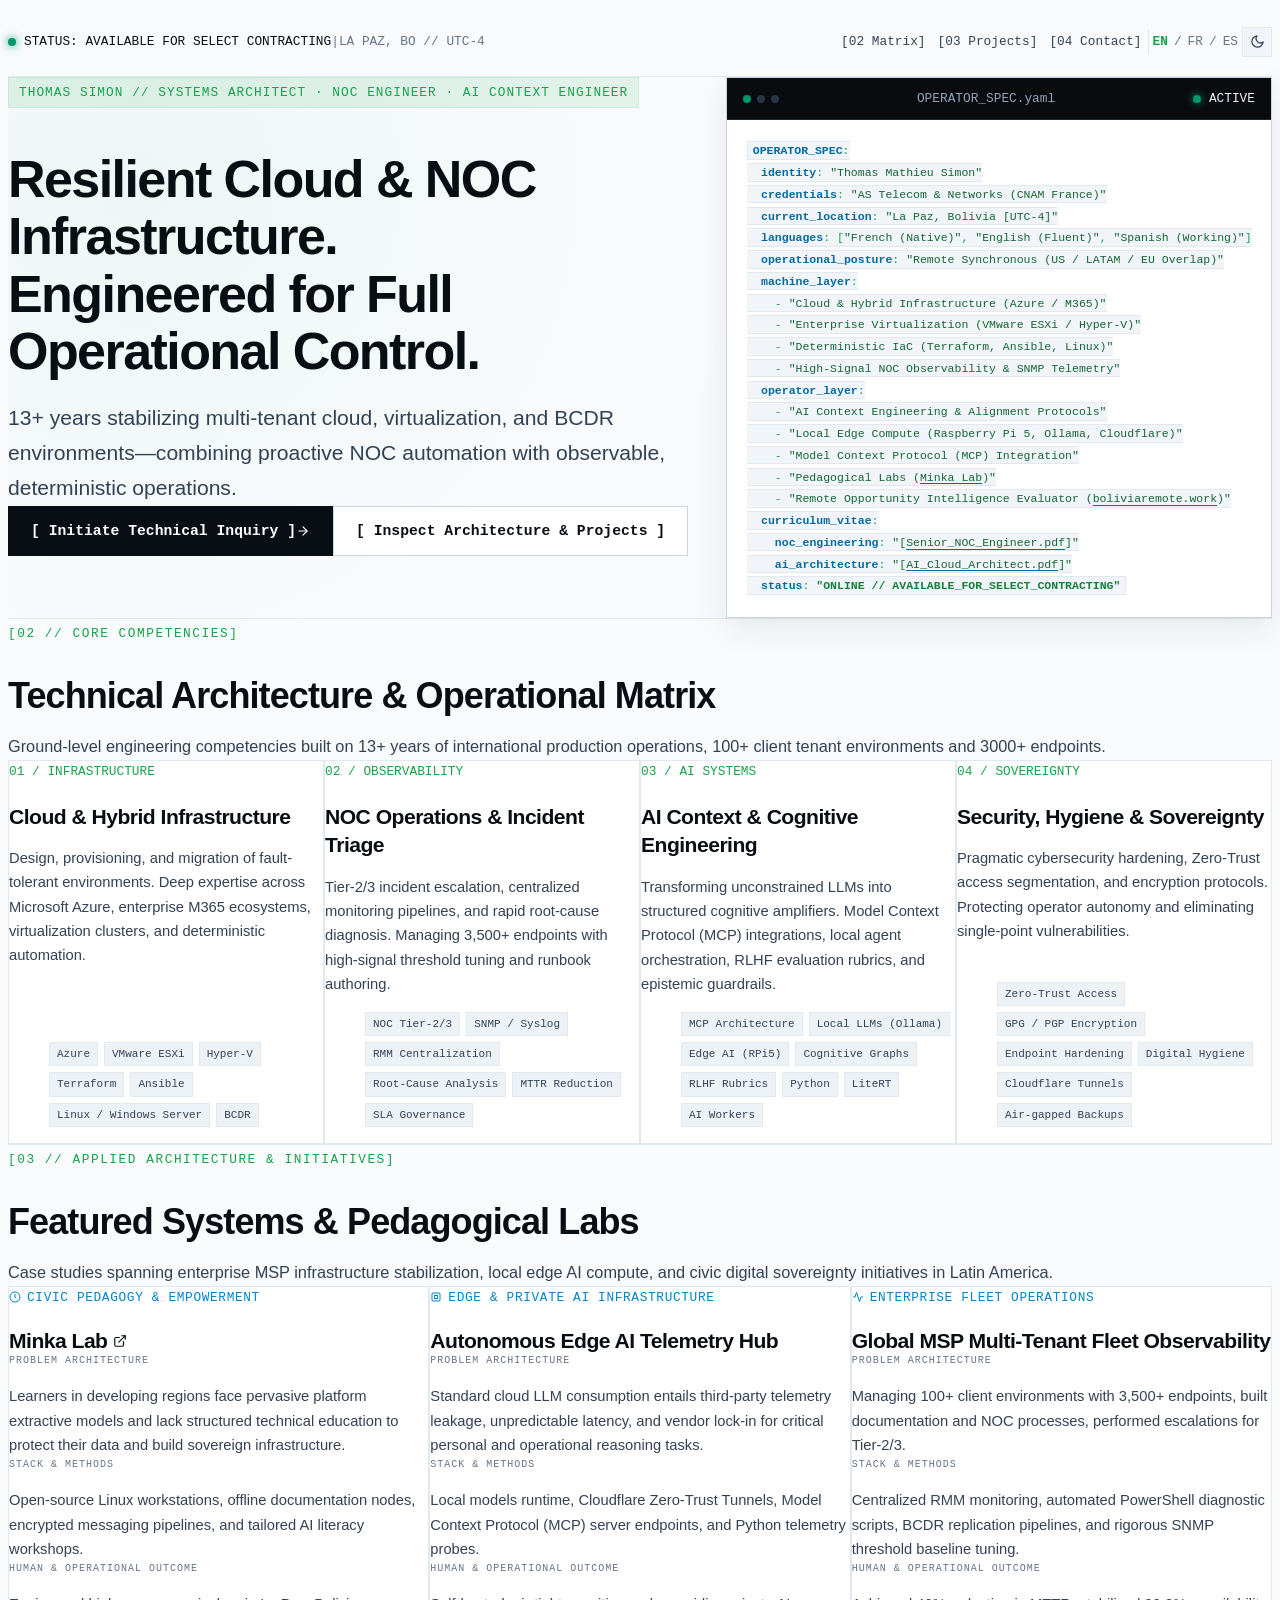
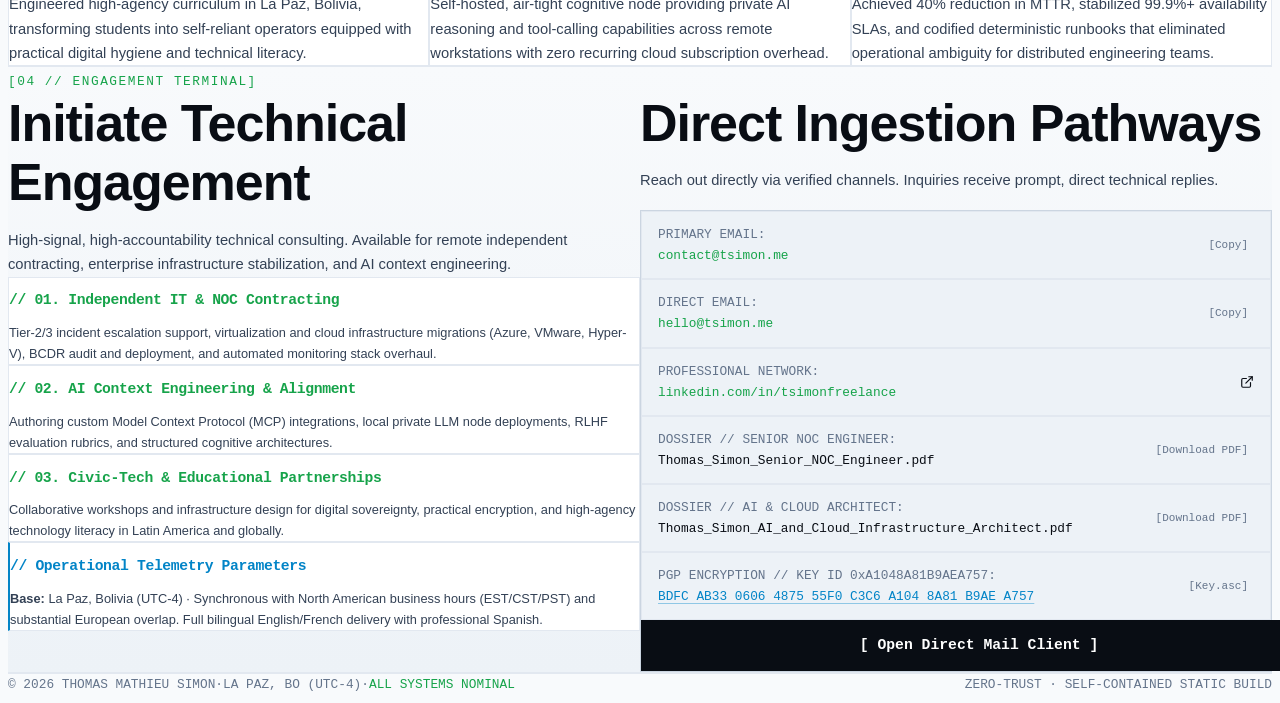
==== index.html @ 47bc8675 "Update EN/FR/ES hero copy, operator spec, footer, and responsive subtitles" ====
<!DOCTYPE html>
<html lang="en">
<head>
  <meta charset="UTF-8">
  <meta name="viewport" content="width=device-width, initial-scale=1.0">
  <title>Thomas Simon · Systems Architect · NOC Engineer · AI Context Engineer</title>
  <meta name="description" content="Professional platform of Thomas Mathieu Simon. Senior IT Consultant, NOC Engineer, and Systems Architect operating at the intersection of resilient cloud infrastructure, centralized network observability, and human-aligned AI context engineering.">
  <meta name="author" content="Thomas Mathieu Simon">
  <meta name="keywords" content="Thomas Simon, Systems Architect, NOC Engineer, AI Context Engineer, Cloud Infrastructure, VMware, Azure, MCP, Model Context Protocol, Terraform, Ansible, Linux, Observability, La Paz Bolivia">

  <!-- Open Graph / Meta -->
  <meta property="og:type" content="website">
  <meta property="og:title" content="Thomas Simon · Systems Architect & NOC Engineer">
  <meta property="og:description" content="Resilient Cloud &amp; NOC Infrastructure. Engineered for Full Operational Control.">
  <meta property="og:url" content="https://tsimon.me">

  <!-- Multilingual Alternates & Indexing -->
  <link rel="canonical" href="https://tsimon.me/">
  <link rel="alternate" hreflang="en" href="index.html">
  <link rel="alternate" hreflang="fr" href="fr.html">
  <link rel="alternate" hreflang="es" href="es.html">
  <link rel="alternate" hreflang="x-default" href="index.html">
  <link rel="sitemap" type="application/xml" title="Sitemap" href="sitemap.xml">

  <!-- Favicons & App Manifest -->
  <link rel="icon" type="image/png" href="favicon-96x96.png" sizes="96x96">
  <link rel="icon" type="image/svg+xml" href="favicon.svg">
  <link rel="shortcut icon" href="favicon.ico">
  <link rel="apple-touch-icon" sizes="180x180" href="apple-touch-icon.png">
  <link rel="manifest" href="site.webmanifest">
  <meta name="theme-color" content="#090b0e">

  <!-- Anti-flicker Theme Ingestion -->
  <script>
    (function() {
      try {
        var saved = localStorage.getItem('tsimon-theme');
        var prefersLight = window.matchMedia && window.matchMedia('(prefers-color-scheme: light)').matches;
        if (saved === 'light' || (!saved && prefersLight)) {
          document.documentElement.setAttribute('data-theme', 'light');
        } else {
          document.documentElement.setAttribute('data-theme', 'dark');
        }
      } catch (e) {
        document.documentElement.setAttribute('data-theme', 'dark');
      }
    })();
  </script>

  <!-- Stylesheet -->
  <link rel="stylesheet" href="style.css">
</head>
<body>

  <!-- =========================================================================
       SECTION [00]: TOP UTILITY BAR & TELEMETRY
       ========================================================================= -->
  <header role="banner" class="top-bar">
    <div class="container">
      <div class="top-bar-inner">
        <div class="status-telemetry">
          <div class="status-pill" title="Operational Availability Status">
            <span class="status-indicator" aria-hidden="true"></span>
            <span>STATUS: AVAILABLE FOR SELECT CONTRACTING</span>
          </div>
          <span class="telemetry-meta" aria-hidden="true">|</span>
          <div class="telemetry-meta">
            <span>LA PAZ, BO // </span><span id="utc-clock">UTC-4</span>
          </div>
        </div>

        <nav class="top-nav" aria-label="Main Platform Navigation">
          <ul class="top-nav-list">
            <li><a href="#matrix" class="top-nav-link">[02 Matrix]</a></li>
            <li><a href="#projects" class="top-nav-link">[03 Projects]</a></li>
            <li><a href="#contact" class="top-nav-link">[04 Contact]</a></li>
          </ul>

          <div class="lang-indicator" title="Switch Language">
            <a href="index.html" class="active" aria-label="English">EN</a> /
            <a href="fr.html" aria-label="Français">FR</a> /
            <a href="es.html" aria-label="Español">ES</a>
          </div>

          <button id="theme-toggle" class="theme-toggle-btn" aria-label="Switch to light mode" title="Toggle theme">
            <!-- Sun icon (visible in dark mode) -->
            <svg class="theme-icon-sun" width="15" height="15" viewBox="0 0 24 24" fill="none" stroke="currentColor" stroke-width="2" stroke-linecap="round" stroke-linejoin="round" aria-hidden="true">
              <circle cx="12" cy="12" r="5"></circle>
              <line x1="12" y1="1" x2="12" y2="3"></line>
              <line x1="12" y1="21" x2="12" y2="23"></line>
              <line x1="4.22" y1="4.22" x2="5.64" y2="5.64"></line>
              <line x1="18.36" y1="18.36" x2="19.78" y2="19.78"></line>
              <line x1="1" y1="12" x2="3" y2="12"></line>
              <line x1="21" y1="12" x2="23" y2="12"></line>
              <line x1="4.22" y1="19.78" x2="5.64" y2="18.36"></line>
              <line x1="18.36" y1="5.64" x2="19.78" y2="4.22"></line>
            </svg>
            <!-- Moon icon (visible in light mode) -->
            <svg class="theme-icon-moon" width="15" height="15" viewBox="0 0 24 24" fill="none" stroke="currentColor" stroke-width="2" stroke-linecap="round" stroke-linejoin="round" aria-hidden="true">
              <path d="M21 12.79A9 9 0 1 1 11.21 3 7 7 0 0 0 21 12.79z"></path>
            </svg>
          </button>
        </nav>
      </div>
    </div>
  </header>

  <main id="main-content">

    <!-- =======================================================================
         SECTION [01]: HERO & POSITIONING HEADER
         ======================================================================= -->
    <section id="hero" class="hero-section" aria-labelledby="hero-heading">
      <div class="container">
        <div class="hero-grid">
          <div class="hero-content">
            <span class="hero-eyebrow">
              THOMAS SIMON // SYSTEMS ARCHITECT · NOC ENGINEER · AI CONTEXT ENGINEER
            </span>
            <h1 id="hero-heading" class="hero-title">
              Resilient Cloud &amp; NOC Infrastructure.<br>
              Engineered for Full Operational Control.
            </h1>
            <p class="hero-lead">
              13+ years stabilizing multi-tenant cloud, virtualization, and BCDR environments—combining proactive NOC automation with observable, deterministic operations.
            </p>
            <div class="hero-actions">
              <a href="#contact" class="btn btn-primary">
                <span>[ Initiate Technical Inquiry ]</span>
                <svg width="14" height="14" viewBox="0 0 24 24" fill="none" stroke="currentColor" stroke-width="2" stroke-linecap="round" stroke-linejoin="round" aria-hidden="true"><line x1="5" y1="12" x2="19" y2="12"></line><polyline points="12 5 19 12 12 19"></polyline></svg>
              </a>
              <a href="#projects" class="btn btn-secondary">
                <span>[ Inspect Architecture &amp; Projects ]</span>
              </a>
            </div>
          </div>

          <!-- Operator Specification Telemetry Card -->
          <aside class="operator-card" aria-label="Operator Specification">
            <div class="operator-card-header">
              <div class="terminal-dots" aria-hidden="true">
                <span class="terminal-dot active"></span>
                <span class="terminal-dot"></span>
                <span class="terminal-dot"></span>
              </div>
              <span>OPERATOR_SPEC.yaml</span>
              <span class="status-pill"><span class="status-indicator"></span>ACTIVE</span>
            </div>
            <pre class="operator-code-block"><code><span class="key">OPERATOR_SPEC</span>:
  <span class="key">identity</span>: <span class="string">"Thomas Mathieu Simon"</span>
  <span class="key">credentials</span>: <span class="string">"AS Telecom &amp; Networks (CNAM France)"</span>
  <span class="key">current_location</span>: <span class="string">"La Paz, Bolivia [UTC-4]"</span>
  <span class="key">languages</span>: [<span class="string">"French (Native)"</span>, <span class="string">"English (Fluent)"</span>, <span class="string">"Spanish (Working)"</span>]
  <span class="key">operational_posture</span>: <span class="string">"Remote Synchronous (US / LATAM / EU Overlap)"</span>
  <span class="key">machine_layer</span>:
    - <span class="string">"Cloud &amp; Hybrid Infrastructure (Azure / M365)"</span>
    - <span class="string">"Enterprise Virtualization (VMware ESXi / Hyper-V)"</span>
    - <span class="string">"Deterministic IaC (Terraform, Ansible, Linux)"</span>
    - <span class="string">"High-Signal NOC Observability &amp; SNMP Telemetry"</span>
  <span class="key">operator_layer</span>:
    - <span class="string">"AI Context Engineering &amp; Alignment Protocols"</span>
    - <span class="string">"Local Edge Compute (Raspberry Pi 5, Ollama, Cloudflare)"</span>
    - <span class="string">"Model Context Protocol (MCP) Integration"</span>
    - <span class="string">"Pedagogical Labs (<a href="https://minkalab.net" target="_blank" rel="noopener noreferrer" class="code-link" title="Visit Minka Lab">Minka Lab</a>)"</span>
    - <span class="string">"Remote Opportunity Intelligence Evaluator (<a href="https://boliviaremote.work" target="_blank" rel="noopener noreferrer" class="code-link" title="Visit boliviaremote.work">boliviaremote.work</a>)"</span>
  <span class="key">curriculum_vitae</span>:
    <span class="key">noc_engineering</span>: <span class="string">"[<a href="assets/Thomas_Simon_Senior_NOC_Engineer.pdf" download class="code-link" title="Download Senior NOC Engineer Resume (PDF)">Senior_NOC_Engineer.pdf</a>]"</span>
    <span class="key">ai_architecture</span>: <span class="string">"[<a href="assets/Thomas_Simon_AI_and_Cloud_Infrastructure_Architect.pdf" download class="code-link" title="Download AI &amp; Cloud Infrastructure Architect Resume (PDF)">AI_Cloud_Architect.pdf</a>]"</span>
  <span class="key">status</span>: <span class="highlight">"ONLINE // AVAILABLE_FOR_SELECT_CONTRACTING"</span></code></pre>
          </aside>
        </div>
      </div>
    </section>

    <!-- =======================================================================
         SECTION [02]: CORE COMPETENCIES MATRIX
         ======================================================================= -->
    <section id="matrix" class="section-wrapper" aria-labelledby="matrix-heading">
      <div class="container">
        <header class="section-header">
          <span class="section-tag">[02 // CORE COMPETENCIES]</span>
          <h2 id="matrix-heading">Technical Architecture &amp; Operational Matrix</h2>
          <p class="section-subtitle">
            Ground-level engineering competencies built on 13+ years of international production operations, 100+ client tenant environments and 3000+ endpoints.
          </p>
        </header>

        <div class="matrix-grid">
          <!-- Pillar 1 -->
          <article class="matrix-card">
            <span class="matrix-card-num">01 / INFRASTRUCTURE</span>
            <h3 class="matrix-card-title">Cloud &amp; Hybrid Infrastructure</h3>
            <p class="matrix-card-desc">
              Design, provisioning, and migration of fault-tolerant environments. Deep expertise across Microsoft Azure, enterprise M365 ecosystems, virtualization clusters, and deterministic automation.
            </p>
            <ul class="tech-tags" aria-label="Cloud and Infrastructure Technologies">
              <li class="tech-tag">Azure</li>
              <li class="tech-tag">VMware ESXi</li>
              <li class="tech-tag">Hyper-V</li>
              <li class="tech-tag">Terraform</li>
              <li class="tech-tag">Ansible</li>
              <li class="tech-tag">Linux / Windows Server</li>
              <li class="tech-tag">BCDR</li>
            </ul>
          </article>

          <!-- Pillar 2 -->
          <article class="matrix-card">
            <span class="matrix-card-num">02 / OBSERVABILITY</span>
            <h3 class="matrix-card-title">NOC Operations &amp; Incident Triage</h3>
            <p class="matrix-card-desc">
              Tier-2/3 incident escalation, centralized monitoring pipelines, and rapid root-cause diagnosis. Managing 3,500+ endpoints with high-signal threshold tuning and runbook authoring.
            </p>
            <ul class="tech-tags" aria-label="Observability Technologies">
              <li class="tech-tag">NOC Tier-2/3</li>
              <li class="tech-tag">SNMP / Syslog</li>
              <li class="tech-tag">RMM Centralization</li>
              <li class="tech-tag">Root-Cause Analysis</li>
              <li class="tech-tag">MTTR Reduction</li>
              <li class="tech-tag">SLA Governance</li>
            </ul>
          </article>

          <!-- Pillar 3 -->
          <article class="matrix-card">
            <span class="matrix-card-num">03 / AI SYSTEMS</span>
            <h3 class="matrix-card-title">AI Context &amp; Cognitive Engineering</h3>
            <p class="matrix-card-desc">
              Transforming unconstrained LLMs into structured cognitive amplifiers. Model Context Protocol (MCP) integrations, local agent orchestration, RLHF evaluation rubrics, and epistemic guardrails.
            </p>
            <ul class="tech-tags" aria-label="AI Systems Technologies">
              <li class="tech-tag">MCP Architecture</li>
              <li class="tech-tag">Local LLMs (Ollama)</li>
              <li class="tech-tag">Edge AI (RPi5)</li>
              <li class="tech-tag">Cognitive Graphs</li>
              <li class="tech-tag">RLHF Rubrics</li>
              <li class="tech-tag">Python</li>
              <li class="tech-tag">LiteRT</li>
              <li class="tech-tag">AI Workers</li>
            </ul>
          </article>

          <!-- Pillar 4 -->
          <article class="matrix-card">
            <span class="matrix-card-num">04 / SOVEREIGNTY</span>
            <h3 class="matrix-card-title">Security, Hygiene &amp; Sovereignty</h3>
            <p class="matrix-card-desc">
              Pragmatic cybersecurity hardening, Zero-Trust access segmentation, and encryption protocols. Protecting operator autonomy and eliminating single-point vulnerabilities.
            </p>
            <ul class="tech-tags" aria-label="Security and Sovereignty Technologies">
              <li class="tech-tag">Zero-Trust Access</li>
              <li class="tech-tag">GPG / PGP Encryption</li>
              <li class="tech-tag">Endpoint Hardening</li>
              <li class="tech-tag">Digital Hygiene</li>
              <li class="tech-tag">Cloudflare Tunnels</li>
              <li class="tech-tag">Air-gapped Backups</li>
            </ul>
          </article>
        </div>
      </div>
    </section>

    <!-- =======================================================================
         SECTION [03]: FEATURED PROJECTS & LAB INITIATIVES
         ======================================================================= -->
    <section id="projects" class="section-wrapper" aria-labelledby="projects-heading">
      <div class="container">
        <header class="section-header">
          <span class="section-tag">[03 // APPLIED ARCHITECTURE &amp; INITIATIVES]</span>
          <h2 id="projects-heading">Featured Systems &amp; Pedagogical Labs</h2>
          <p class="section-subtitle">
            Case studies spanning enterprise MSP infrastructure stabilization, local edge AI compute, and civic digital sovereignty initiatives in Latin America.
          </p>
        </header>

        <div class="projects-grid">
          <!-- Project 1 -->
          <article class="project-card">
            <span class="project-category">
              <svg width="12" height="12" viewBox="0 0 24 24" fill="none" stroke="currentColor" stroke-width="2" aria-hidden="true"><circle cx="12" cy="12" r="10"></circle><polyline points="12 6 12 12 14 14"></polyline></svg>
              Civic Pedagogy &amp; Empowerment
            </span>
            <h3 class="project-title">
              <a href="https://minkalab.net" target="_blank" rel="noopener noreferrer" title="Visit Minka Lab (External Link)">
                <span>Minka Lab</span>
                <svg width="14" height="14" viewBox="0 0 24 24" fill="none" stroke="currentColor" stroke-width="2" stroke-linecap="round" stroke-linejoin="round" aria-hidden="true"><path d="M18 13v6a2 2 0 0 1-2 2H5a2 2 0 0 1-2-2V8a2 2 0 0 1 2-2h6"></path><polyline points="15 3 21 3 21 9"></polyline><line x1="10" y1="14" x2="21" y2="3"></line></svg>
              </a>
            </h3>
            <div class="project-meta-block">
              <span class="meta-label">Problem Architecture</span>
              <p class="meta-content">
                Learners in developing regions face pervasive platform extractive models and lack structured technical education to protect their data and build sovereign infrastructure.
              </p>
            </div>
            <div class="project-meta-block">
              <span class="meta-label">Stack &amp; Methods</span>
              <p class="meta-content">
                Open-source Linux workstations, offline documentation nodes, encrypted messaging pipelines, and tailored AI literacy workshops.
              </p>
            </div>
            <div class="project-meta-block">
              <span class="meta-label">Human &amp; Operational Outcome</span>
              <p class="meta-content">
                Engineered high-agency curriculum in La Paz, Bolivia, transforming students into self-reliant operators equipped with practical digital hygiene and technical literacy.
              </p>
            </div>
          </article>

          <!-- Project 2 -->
          <article class="project-card">
            <span class="project-category">
              <svg width="12" height="12" viewBox="0 0 24 24" fill="none" stroke="currentColor" stroke-width="2" aria-hidden="true"><rect x="4" y="4" width="16" height="16" rx="2" ry="2"></rect><rect x="9" y="9" width="6" height="6"></rect></svg>
              Edge &amp; Private AI Infrastructure
            </span>
            <h3 class="project-title">Autonomous Edge AI Telemetry Hub</h3>
            <div class="project-meta-block">
              <span class="meta-label">Problem Architecture</span>
              <p class="meta-content">
                Standard cloud LLM consumption entails third-party telemetry leakage, unpredictable latency, and vendor lock-in for critical personal and operational reasoning tasks.
              </p>
            </div>
            <div class="project-meta-block">
              <span class="meta-label">Stack &amp; Methods</span>
              <p class="meta-content">
                Local models runtime, Cloudflare Zero-Trust Tunnels, Model Context Protocol (MCP) server endpoints, and Python telemetry probes.
              </p>
            </div>
            <div class="project-meta-block">
              <span class="meta-label">Human &amp; Operational Outcome</span>
              <p class="meta-content">
                Self-hosted, air-tight cognitive node providing private AI reasoning and tool-calling capabilities across remote workstations with zero recurring cloud subscription overhead.
              </p>
            </div>
          </article>

          <!-- Project 3 -->
          <article class="project-card">
            <span class="project-category">
              <svg width="12" height="12" viewBox="0 0 24 24" fill="none" stroke="currentColor" stroke-width="2" aria-hidden="true"><path d="M22 12h-4l-3 9L9 3l-3 9H2"></path></svg>
              Enterprise Fleet Operations
            </span>
            <h3 class="project-title">Global MSP Multi-Tenant Fleet Observability</h3>
            <div class="project-meta-block">
              <span class="meta-label">Problem Architecture</span>
              <p class="meta-content">
                Managing 100+ client environments with 3,500+ endpoints, built documentation and NOC processes, performed escalations for Tier-2/3.
              </p>
            </div>
            <div class="project-meta-block">
              <span class="meta-label">Stack &amp; Methods</span>
              <p class="meta-content">
                Centralized RMM monitoring, automated PowerShell diagnostic scripts, BCDR replication pipelines, and rigorous SNMP threshold baseline tuning.
              </p>
            </div>
            <div class="project-meta-block">
              <span class="meta-label">Human &amp; Operational Outcome</span>
              <p class="meta-content">
                Achieved 40% reduction in MTTR, stabilized 99.9%+ availability SLAs, and codified deterministic runbooks that eliminated operational ambiguity for distributed engineering teams.
              </p>
            </div>
          </article>
        </div>
      </div>
    </section>

    <!-- =======================================================================
         SECTION [04]: CONTACT & ENGAGEMENT TERMINAL
         ======================================================================= -->
    <section id="contact" class="section-wrapper contact-section" aria-labelledby="contact-heading">
      <div class="container">
        <div class="contact-section-tag">
          <span class="section-tag">[04 // ENGAGEMENT TERMINAL]</span>
        </div>

        <div class="contact-grid">
          <!-- Left Column: Initiate Technical Engagement -->
          <div class="contact-col contact-left-col">
            <header class="contact-col-header">
              <h2 id="contact-heading" class="contact-title">Initiate Technical Engagement</h2>
              <p class="contact-subtitle">
                High-signal, high-accountability technical consulting. Available for remote independent contracting, enterprise infrastructure stabilization, and AI context engineering.
              </p>
            </header>

            <!-- Engagement Models -->
            <div class="engagement-models">
              <div class="engagement-model-card">
                <h3 class="engagement-model-title">// 01. Independent IT &amp; NOC Contracting</h3>
                <p class="engagement-model-desc">
                  Tier-2/3 incident escalation support, virtualization and cloud infrastructure migrations (Azure, VMware, Hyper-V), BCDR audit and deployment, and automated monitoring stack overhaul.
                </p>
              </div>

              <div class="engagement-model-card">
                <h3 class="engagement-model-title">// 02. AI Context Engineering &amp; Alignment</h3>
                <p class="engagement-model-desc">
                  Authoring custom Model Context Protocol (MCP) integrations, local private LLM node deployments, RLHF evaluation rubrics, and structured cognitive architectures.
                </p>
              </div>

              <div class="engagement-model-card">
                <h3 class="engagement-model-title">// 03. Civic-Tech &amp; Educational Partnerships</h3>
                <p class="engagement-model-desc">
                  Collaborative workshops and infrastructure design for digital sovereignty, practical encryption, and high-agency technology literacy in Latin America and globally.
                </p>
              </div>

              <div class="engagement-model-card" style="border-left: 2px solid var(--accent-cyan);">
                <h3 class="engagement-model-title" style="color: var(--accent-cyan);">// Operational Telemetry Parameters</h3>
                <p class="engagement-model-desc">
                  <strong>Base:</strong> La Paz, Bolivia (UTC-4) · Synchronous with North American business hours (EST/CST/PST) and substantial European overlap. Full bilingual English/French delivery with professional Spanish.
                </p>
              </div>
            </div>
          </div>

          <!-- Right Column: Direct Ingestion Pathways -->
          <div class="contact-col contact-right-col">
            <header class="contact-col-header">
              <h3 class="contact-title channels-title">Direct Ingestion Pathways</h3>
              <p class="contact-subtitle channels-subtitle">
                Reach out directly via verified channels. Inquiries receive prompt, direct technical replies.
              </p>
            </header>

            <div class="contact-channels-card">
              <div class="channels-list">
                <!-- Primary Email -->
                <div class="channel-item">
                  <div>
                    <span class="channel-label">PRIMARY EMAIL:</span><br>
                    <a href="mailto:contact@tsimon.me" class="channel-value">contact@tsimon.me</a>
                  </div>
                  <button type="button" class="copy-btn" data-copy="contact@tsimon.me" aria-label="Copy primary email to clipboard">[Copy]</button>
                </div>

                <!-- Secondary Email -->
                <div class="channel-item">
                  <div>
                    <span class="channel-label">DIRECT EMAIL:</span><br>
                    <a href="mailto:hello@tsimon.me" class="channel-value">hello@tsimon.me</a>
                  </div>
                  <button type="button" class="copy-btn" data-copy="hello@tsimon.me" aria-label="Copy direct email to clipboard">[Copy]</button>
                </div>

                <!-- LinkedIn -->
                <a href="https://www.linkedin.com/in/tsimonfreelance/" target="_blank" rel="noopener noreferrer" class="channel-item">
                  <div>
                    <span class="channel-label">PROFESSIONAL NETWORK:</span><br>
                    <span class="channel-value">linkedin.com/in/tsimonfreelance</span>
                  </div>
                  <svg width="14" height="14" viewBox="0 0 24 24" fill="none" stroke="currentColor" stroke-width="2" stroke-linecap="round" stroke-linejoin="round" aria-hidden="true"><path d="M18 13v6a2 2 0 0 1-2 2H5a2 2 0 0 1-2-2V8a2 2 0 0 1 2-2h6"></path><polyline points="15 3 21 3 21 9"></polyline><line x1="10" y1="14" x2="21" y2="3"></line></svg>
                </a>

                <!-- Verified Dossier: Senior NOC Engineer -->
                <div class="channel-item">
                  <div>
                    <span class="channel-label">DOSSIER // SENIOR NOC ENGINEER:</span><br>
                    <span class="channel-value" style="color: var(--text-primary);">Thomas_Simon_Senior_NOC_Engineer.pdf</span>
                  </div>
                  <a href="assets/Thomas_Simon_Senior_NOC_Engineer.pdf" download class="copy-btn" title="Download Senior NOC Engineer Resume (PDF)">[Download PDF]</a>
                </div>

                <!-- Verified Dossier: AI & Cloud Infrastructure Architect -->
                <div class="channel-item">
                  <div>
                    <span class="channel-label">DOSSIER // AI &amp; CLOUD ARCHITECT:</span><br>
                    <span class="channel-value" style="color: var(--text-primary);">Thomas_Simon_AI_and_Cloud_Infrastructure_Architect.pdf</span>
                  </div>
                  <a href="assets/Thomas_Simon_AI_and_Cloud_Infrastructure_Architect.pdf" download class="copy-btn" title="Download AI &amp; Cloud Infrastructure Architect Resume (PDF)">[Download PDF]</a>
                </div>

                <!-- PGP Encryption & Fingerprint -->
                <div class="channel-item">
                  <div style="min-width: 0;">
                    <span class="channel-label">PGP ENCRYPTION // KEY ID 0xA1048A81B9AEA757:</span><br>
                    <a href="assets/Thomas M. Simon ts67200@gmail.com-(0xA1048A81B9AEA757)-public.asc" download="Thomas_M_Simon_0xA1048A81B9AEA757_public.asc" class="channel-value pgp-link" title="Download PGP Public Key (.asc)">
                      BDFC AB33 0606 4875 55F0 C3C6 A104 8A81 B9AE A757
                    </a>
                  </div>
                  <a href="assets/Thomas M. Simon ts67200@gmail.com-(0xA1048A81B9AEA757)-public.asc" download="Thomas_M_Simon_0xA1048A81B9AEA757_public.asc" class="copy-btn" title="Download PGP Public Key (.asc)">[Key.asc]</a>
                </div>
              </div>

              <a href="mailto:contact@tsimon.me?subject=Technical%20Consulting%20Inquiry%20-%20tsimon.me" class="btn btn-primary" style="width: 100%;">
                <span>[ Open Direct Mail Client ]</span>
              </a>
            </div>
          </div>
        </div>
      </div>
    </section>
  </main>

  <!-- =========================================================================
       FOOTER
       ========================================================================= -->
  <footer role="contentinfo" class="site-footer">
    <div class="container">
      <div class="footer-inner">
        <div class="footer-creds">
          <span>&copy; 2026 THOMAS MATHIEU SIMON</span>
          <span aria-hidden="true">·</span>
          <span>LA PAZ, BO (UTC-4)</span>
          <span aria-hidden="true">·</span>
          <span style="color: var(--accent-lime);">ALL SYSTEMS NOMINAL</span>
        </div>
        <div>
          <span>ZERO-TRUST · SELF-CONTAINED STATIC BUILD</span>
        </div>
      </div>
    </div>
  </footer>

  <!-- Toast Notification Element -->
  <div id="toast" class="toast" role="status" aria-live="polite" aria-atomic="true"></div>

  <!-- Telemetry & Interaction Scripts -->
  <script src="script.js" defer></script>
</body>
</html>
---- style.css ----
/* ==========================================================================
   TSIMON.ME — HUMAN-CONTEXT ARCHITECTURE DESIGN SYSTEM
   Author: Thomas Mathieu Simon
   Version: 2.0.0 (Production Specification)
   Aesthetic: Technical Monograph & Systems Telemetry
   ========================================================================== */

/* --------------------------------------------------------------------------
   1. DESIGN TOKENS & SYSTEM VARIABLES
   -------------------------------------------------------------------------- */
:root {
  /* Default Dark Mode Surface & Base Neutrals */
  --bg-base: #090b0e;
  --bg-surface: #10141b;
  --bg-surface-elevated: #161c26;
  --bg-surface-subtle: #0d1117;
  --bg-code: #0a0d12;
  --top-bar-bg: rgba(9, 11, 14, 0.92);
  --hero-gradient: radial-gradient(circle at 10% 20%, rgba(166, 245, 39, 0.03) 0%, transparent 40%),
                   radial-gradient(circle at 90% 80%, rgba(56, 189, 248, 0.03) 0%, transparent 40%);
  --contact-gradient: linear-gradient(180deg, var(--bg-base) 0%, #0d1219 100%);
  --card-shadow: 0 12px 32px rgba(0, 0, 0, 0.4);
  --selection-bg: var(--accent-lime);
  --selection-color: #000;

  /* Borders & Structural Dividers */
  --border-subtle: #1c2430;
  --border-medium: #2a3648;
  --border-strong: #3d4e68;
  --border-highlight: #a6f527;

  /* Typographic Contrast Hierarchy */
  --text-primary: #f1f5f9;
  --text-secondary: #94a3b8;
  --text-muted: #627288;
  --text-accent: #a6f527;
  --text-code: #e2e8f0;

  /* Telemetry & State Accent Tokens */
  --accent-lime: #a6f527;
  --accent-lime-dim: rgba(166, 245, 39, 0.12);
  --accent-emerald: #10b981;
  --accent-emerald-dim: rgba(16, 185, 129, 0.15);
  --accent-cyan: #38bdf8;
  --accent-cyan-dim: rgba(56, 189, 248, 0.12);
  --accent-amber: #f59e0b;
  --accent-amber-dim: rgba(245, 158, 11, 0.12);

  /* Typography Stacks */
  --font-sans: 'Inter', -apple-system, BlinkMacSystemFont, 'Segoe UI', Roboto, Helvetica, Arial, sans-serif;
  --font-mono: 'JetBrains Mono', 'SF Mono', 'Cascadia Code', 'Fira Code', 'Consolas', monospace;

  /* Fluid Scale (clamp) */
  --text-xs: clamp(0.72rem, 0.68rem + 0.2vw, 0.8rem);
  --text-sm: clamp(0.82rem, 0.78rem + 0.25vw, 0.92rem);
  --text-base: clamp(0.98rem, 0.92rem + 0.3vw, 1.08rem);
  --text-md: clamp(1.15rem, 1.05rem + 0.5vw, 1.32rem);
  --text-lg: clamp(1.35rem, 1.2rem + 0.75vw, 1.65rem);
  --text-xl: clamp(1.75rem, 1.5rem + 1.25vw, 2.25rem);
  --text-2xl: clamp(2.2rem, 1.8rem + 2vw, 3.25rem);

  /* Line Heights */
  --leading-tight: 1.15;
  --leading-snug: 1.35;
  --leading-normal: 1.65;
  --leading-relaxed: 1.8;
}

/* Light Theme Design System (Technical Monograph & Crisp Paper) */
[data-theme="light"] {
  --bg-base: #f8fafc;
  --bg-surface: #ffffff;
  --bg-surface-elevated: #f1f5f9;
  --bg-surface-subtle: #edf2f7;
  --bg-code: #0b0f17;
  --top-bar-bg: rgba(248, 250, 252, 0.94);
  --hero-gradient: radial-gradient(circle at 10% 20%, rgba(22, 163, 74, 0.04) 0%, transparent 40%),
                   radial-gradient(circle at 90% 80%, rgba(2, 132, 199, 0.04) 0%, transparent 40%);
  --contact-gradient: linear-gradient(180deg, var(--bg-base) 0%, #edf2f7 100%);
  --card-shadow: 0 8px 24px rgba(15, 23, 42, 0.06);
  --selection-bg: #86efac;
  --selection-color: #090d14;

  --border-subtle: #e2e8f0;
  --border-medium: #cbd5e1;
  --border-strong: #94a3b8;
  --border-highlight: #15803d;

  --text-primary: #090d14;
  --text-secondary: #334155;
  --text-muted: #64748b;
  --text-accent: #15803d;
  --text-code: #e2e8f0;

  --accent-lime: #16a34a;
  --accent-lime-dim: rgba(22, 163, 74, 0.1);
  --accent-emerald: #059669;
  --accent-emerald-dim: rgba(5, 150, 105, 0.12);
  --accent-cyan: #0284c7;
  --accent-cyan-dim: rgba(2, 132, 199, 0.1);
  --accent-amber: #b45309;
  --accent-amber-dim: rgba(180, 83, 9, 0.1);
}

  /* Spacing Rhythm */
  --space-2xs: 4px;
  --space-xs: 8px;
  --space-sm: 16px;
  --space-md: 24px;
  --space-lg: 32px;
  --space-xl: 48px;
  --space-2xl: 64px;
  --space-3xl: 96px;

  /* Structural Constraints */
  --container-max: 1240px;
  --container-narrow: 860px;
  --radius-xs: 2px;
  --radius-sm: 4px;
  --radius-md: 8px;
  --radius-lg: 12px;

  /* Transitions */
  --transition-fast: 150ms cubic-bezier(0.16, 1, 0.3, 1);
  --transition-base: 250ms cubic-bezier(0.16, 1, 0.3, 1);
}

/* --------------------------------------------------------------------------
   2. HIGH-RIGOR RESET & BASE STYLES
   -------------------------------------------------------------------------- */
*, *::before, *::after {
  box-sizing: border-box;
  margin: 0;
  padding: 0;
}

html {
  font-family: var(--font-sans);
  font-size: 16px;
  line-height: var(--leading-normal);
  color: var(--text-primary);
  background-color: var(--bg-base);
  scroll-behavior: smooth;
  scroll-padding-top: 80px;
  -webkit-font-smoothing: antialiased;
  -moz-osx-font-smoothing: grayscale;
}

body {
  min-height: 100vh;
  display: flex;
  flex-direction: column;
  background-color: var(--bg-base);
  color: var(--text-primary);
  overflow-x: hidden;
  transition: background-color 200ms ease, color 200ms ease;
}

::selection {
  background: var(--selection-bg);
  color: var(--selection-color);
}

/* Scrollbar */
::-webkit-scrollbar {
  width: 8px;
}
::-webkit-scrollbar-track {
  background: var(--bg-base);
}
::-webkit-scrollbar-thumb {
  background: var(--border-medium);
  border-radius: var(--radius-xs);
}
::-webkit-scrollbar-thumb:hover {
  background: var(--border-strong);
}

/* --------------------------------------------------------------------------
   3. TYPOGRAPHY & TEXT ELEMENTS
   -------------------------------------------------------------------------- */
h1, h2, h3, h4 {
  font-family: var(--font-sans);
  color: var(--text-primary);
  font-weight: 700;
  line-height: var(--leading-tight);
  letter-spacing: -0.025em;
}

h1 {
  font-size: var(--text-2xl);
  margin-bottom: var(--space-md);
}

h2 {
  font-size: var(--text-xl);
  margin-bottom: var(--space-sm);
}

h3 {
  font-size: var(--text-lg);
  margin-bottom: var(--space-xs);
}

h4 {
  font-size: var(--text-md);
  margin-bottom: var(--space-xs);
}

p {
  font-size: var(--text-base);
  color: var(--text-secondary);
  line-height: var(--leading-normal);
  margin-bottom: var(--space-md);
}

p.lead {
  font-size: var(--text-md);
  line-height: var(--leading-snug);
  color: var(--text-primary);
  font-weight: 400;
}

a {
  color: var(--text-primary);
  text-decoration: none;
  transition: color var(--transition-fast), border-color var(--transition-fast);
}

a:hover {
  color: var(--accent-lime);
}

a.inline-link {
  color: var(--accent-lime);
  text-decoration: underline;
  text-decoration-thickness: 1px;
  text-underline-offset: 4px;
  transition: color var(--transition-fast);
}

a.inline-link:hover {
  color: var(--accent-cyan);
}

code, kbd, samp, pre {
  font-family: var(--font-mono);
  font-size: 0.9em;
}

code {
  background: var(--bg-surface-elevated);
  border: 1px solid var(--border-subtle);
  color: var(--accent-lime);
  padding: 0.15em 0.4em;
  border-radius: var(--radius-xs);
}

/* --------------------------------------------------------------------------
   4. LAYOUT & CONTAINER MECHANICS
   -------------------------------------------------------------------------- */
.container {
  width: 100%;
  max-width: var(--container-max);
  margin-left: auto;
  margin-right: auto;
  padding-left: var(--space-md);
  padding-right: var(--space-md);
}

.container-narrow {
  width: 100%;
  max-width: var(--container-narrow);
  margin-left: auto;
  margin-right: auto;
  padding-left: var(--space-md);
  padding-right: var(--space-md);
}

.section-wrapper {
  padding-top: var(--space-3xl);
  padding-bottom: var(--space-3xl);
  border-bottom: 1px solid var(--border-subtle);
}

.section-header {
  margin-bottom: var(--space-2xl);
  container-type: inline-size;
}

.section-tag {
  display: inline-flex;
  align-items: center;
  gap: var(--space-xs);
  font-family: var(--font-mono);
  font-size: var(--text-xs);
  letter-spacing: 0.12em;
  text-transform: uppercase;
  color: var(--accent-lime);
  margin-bottom: var(--space-xs);
}

.section-subtitle {
  font-size: clamp(0.84rem, 1.3vw, 1.02rem);
  font-size: clamp(0.84rem, 1.32cqi, 1.02rem);
  color: var(--text-secondary);
  max-width: 100%;
  line-height: var(--leading-normal);
  text-wrap: balance;
}

html[lang="fr"] .section-subtitle {
  font-size: clamp(0.82rem, 1.04vw, 0.98rem);
  font-size: clamp(0.82rem, 1.04cqi, 0.98rem);
}

html[lang="es"] .section-subtitle {
  font-size: clamp(0.82rem, 1.12vw, 0.98rem);
  font-size: clamp(0.82rem, 1.12cqi, 0.98rem);
}

/* --------------------------------------------------------------------------
   5. TOP UTILITY BAR (SECTION 00)
   -------------------------------------------------------------------------- */
.top-bar {
  position: sticky;
  top: 0;
  z-index: 1000;
  width: 100%;
  background: var(--top-bar-bg);
  backdrop-filter: blur(12px);
  -webkit-backdrop-filter: blur(12px);
  border-bottom: 1px solid var(--border-subtle);
  font-family: var(--font-mono);
  font-size: var(--text-xs);
  padding-top: 6px;
  padding-bottom: 6px;
  transition: background-color 200ms ease, border-color 200ms ease;
}

.top-bar-inner {
  display: flex;
  align-items: center;
  justify-content: space-between;
  min-height: 48px;
  padding-top: 4px;
  padding-bottom: 4px;
  gap: var(--space-md);
}

.status-telemetry {
  display: flex;
  align-items: center;
  gap: var(--space-md);
  flex-wrap: wrap;
  line-height: 1.5;
}

.status-pill {
  display: inline-flex;
  align-items: center;
  gap: 8px;
  color: var(--text-primary);
  font-weight: 500;
  line-height: 1.5;
}

.status-indicator {
  width: 8px;
  height: 8px;
  border-radius: 50%;
  background-color: var(--accent-emerald);
  box-shadow: 0 0 8px var(--accent-emerald);
  animation: pulse-dot 2.5s infinite;
  flex-shrink: 0;
}

@keyframes pulse-dot {
  0% { transform: scale(0.95); opacity: 0.8; }
  50% { transform: scale(1.2); opacity: 1; }
  100% { transform: scale(0.95); opacity: 0.8; }
}

.telemetry-meta {
  color: var(--text-muted);
  line-height: 1.5;
}

.top-nav {
  display: flex;
  align-items: center;
  gap: var(--space-md);
}

.top-nav-list {
  display: flex;
  align-items: center;
  list-style: none;
  gap: var(--space-sm);
}

.top-nav-link {
  color: var(--text-secondary);
  padding: 4px 6px;
  border-radius: var(--radius-xs);
  transition: all var(--transition-fast);
}

.top-nav-link:hover {
  color: var(--accent-lime);
  background: var(--bg-surface-elevated);
}

.lang-indicator {
  padding-left: var(--space-sm);
  border-left: 1px solid var(--border-subtle);
  color: var(--text-muted);
  display: inline-flex;
  align-items: center;
  gap: 2px;
}

.lang-indicator a {
  color: var(--text-muted);
  text-decoration: none;
  padding: 2px 4px;
  border-radius: var(--radius-xs);
  transition: color var(--transition-fast), background-color var(--transition-fast);
}

.lang-indicator a:hover {
  color: var(--accent-lime);
  background: var(--bg-surface-elevated);
}

.lang-indicator a.active {
  color: var(--accent-lime);
  font-weight: 700;
}

/* Theme Toggle Button */
.theme-toggle-btn {
  display: inline-flex;
  align-items: center;
  justify-content: center;
  background: var(--bg-surface-elevated);
  border: 1px solid var(--border-subtle);
  color: var(--text-secondary);
  width: 30px;
  height: 30px;
  border-radius: var(--radius-xs);
  cursor: pointer;
  transition: all var(--transition-fast);
  padding: 0;
  margin-left: var(--space-xs);
  flex-shrink: 0;
}

.theme-toggle-btn:hover {
  color: var(--accent-lime);
  border-color: var(--border-medium);
  transform: translateY(-1px);
}

/* Dynamic Sun/Moon visibility */
[data-theme="dark"] .theme-icon-sun {
  display: block;
}
[data-theme="dark"] .theme-icon-moon {
  display: none;
}
[data-theme="light"] .theme-icon-sun {
  display: none;
}
[data-theme="light"] .theme-icon-moon {
  display: block;
}

/* --------------------------------------------------------------------------
   6. HERO & OPERATOR SPEC CARD (SECTION 01)
   -------------------------------------------------------------------------- */
.hero-section {
  padding-top: calc(var(--space-3xl) + var(--space-md));
  padding-bottom: var(--space-3xl);
  border-bottom: 1px solid var(--border-subtle);
  background: var(--hero-gradient);
  transition: background 200ms ease;
}

.hero-grid {
  display: grid;
  grid-template-columns: 1.25fr 0.95fr;
  gap: var(--space-2xl);
  align-items: start;
}

.hero-eyebrow {
  display: inline-block;
  font-family: var(--font-mono);
  font-size: var(--text-xs);
  letter-spacing: 0.08em;
  color: var(--accent-lime);
  background: var(--accent-lime-dim);
  border: 1px solid var(--accent-lime-dim);
  padding: 4px 10px;
  border-radius: var(--radius-xs);
  margin-bottom: var(--space-md);
}

.hero-title {
  font-size: var(--text-2xl);
  font-weight: 800;
  letter-spacing: -0.03em;
  line-height: 1.1;
  color: var(--text-primary);
  margin-bottom: var(--space-md);
}

.hero-lead {
  font-size: var(--text-md);
  line-height: var(--leading-normal);
  color: var(--text-secondary);
  margin-bottom: var(--space-xl);
}

.hero-actions {
  display: flex;
  align-items: center;
  gap: var(--space-md);
  flex-wrap: wrap;
}

/* Buttons */
.btn {
  display: inline-flex;
  align-items: center;
  justify-content: center;
  gap: var(--space-xs);
  font-family: var(--font-mono);
  font-size: var(--text-sm);
  font-weight: 600;
  padding: 12px 22px;
  border-radius: var(--radius-sm);
  cursor: pointer;
  transition: all var(--transition-fast);
  text-decoration: none;
  border: 1px solid transparent;
}

.btn-primary {
  background: var(--accent-lime);
  color: #000;
  border-color: var(--accent-lime);
}

.btn-primary:hover {
  background: #b9ff3d;
  color: #000;
  transform: translateY(-1px);
  box-shadow: 0 4px 16px rgba(166, 245, 39, 0.2);
}

[data-theme="light"] .btn-primary {
  background: #090d14;
  color: #ffffff;
  border-color: #090d14;
}

[data-theme="light"] .btn-primary:hover {
  background: #1e293b;
  color: #ffffff;
  box-shadow: 0 4px 16px rgba(0, 0, 0, 0.15);
}

.btn-secondary {
  background: var(--bg-surface);
  color: var(--text-primary);
  border-color: var(--border-medium);
}

.btn-secondary:hover {
  background: var(--bg-surface-elevated);
  border-color: var(--border-strong);
  color: var(--text-primary);
  transform: translateY(-1px);
}

/* Operator Telemetry Card */
.operator-card {
  background: var(--bg-surface);
  border: 1px solid var(--border-medium);
  border-radius: var(--radius-md);
  overflow: hidden;
  box-shadow: var(--card-shadow);
  transition: background-color 200ms ease, border-color 200ms ease, box-shadow 200ms ease;
}

.operator-card-header {
  display: flex;
  align-items: center;
  justify-content: space-between;
  background: #090b0e;
  padding: 10px 16px;
  border-bottom: 1px solid #1c2430;
  font-family: var(--font-mono);
  font-size: var(--text-xs);
  color: #94a3b8;
}

.operator-card-header .status-pill {
  color: #f1f5f9;
}

.terminal-dots {
  display: flex;
  gap: 6px;
}

.terminal-dot {
  width: 8px;
  height: 8px;
  border-radius: 50%;
  background: #2a3648;
}

.terminal-dot.active {
  background: var(--accent-emerald);
}

.operator-code-block {
  padding: 20px;
  margin: 0;
  background: var(--bg-code);
  font-family: var(--font-mono);
  font-size: var(--text-xs);
  line-height: 1.7;
  color: var(--text-code);
  overflow-x: auto;
  transition: background-color 200ms ease, color 200ms ease;
}

.operator-code-block .key {
  color: var(--accent-cyan);
}
.operator-code-block .string {
  color: #a5d6ff;
}
.operator-code-block .comment {
  color: var(--text-muted);
  font-style: italic;
}
.operator-code-block .highlight {
  color: var(--accent-lime);
}
.operator-code-block .code-link {
  color: inherit;
  text-decoration: underline;
  text-decoration-color: var(--accent-cyan);
  text-underline-offset: 3px;
  transition: all var(--transition-fast);
}
.operator-code-block .code-link:hover {
  color: var(--accent-lime);
  text-decoration-color: var(--accent-lime);
}

/* Light Mode Overrides for Operator Card (White Background, Black Header as is) */
[data-theme="light"] .operator-card {
  background: #ffffff;
  border-color: var(--border-medium);
  box-shadow: 0 10px 30px rgba(15, 23, 42, 0.08);
}

[data-theme="light"] .operator-card-header {
  background: #090b0e;
  border-bottom: 1px solid #1c2430;
  color: #94a3b8;
}

[data-theme="light"] .operator-card-header .status-pill {
  color: #f1f5f9;
}

[data-theme="light"] .operator-code-block {
  background: #ffffff;
  color: #0f172a;
}

[data-theme="light"] .operator-code-block .key {
  color: #0369a1;
  font-weight: 600;
}

[data-theme="light"] .operator-code-block .string {
  color: #166534;
}

[data-theme="light"] .operator-code-block .comment {
  color: #64748b;
  font-style: italic;
}

[data-theme="light"] .operator-code-block .highlight {
  color: #15803d;
  font-weight: 700;
}

[data-theme="light"] .operator-code-block .code-link {
  color: #166534;
  text-decoration: underline;
  text-decoration-color: #0369a1;
}

[data-theme="light"] .operator-code-block .code-link:hover {
  color: #0369a1;
  text-decoration-color: #0369a1;
}

/* --------------------------------------------------------------------------
   7. CORE COMPETENCIES MATRIX (SECTION 02)
   -------------------------------------------------------------------------- */
.matrix-grid {
  display: grid;
  grid-template-columns: repeat(4, 1fr);
  gap: var(--space-md);
}

.matrix-card {
  background: var(--bg-surface);
  border: 1px solid var(--border-subtle);
  border-radius: var(--radius-md);
  padding: var(--space-lg);
  display: flex;
  flex-direction: column;
  transition: transform var(--transition-base), border-color var(--transition-base), background-color var(--transition-base);
}

.matrix-card:hover {
  border-color: var(--border-medium);
  background: var(--bg-surface-elevated);
  transform: translateY(-2px);
}

.matrix-card-num {
  font-family: var(--font-mono);
  font-size: var(--text-xs);
  color: var(--accent-lime);
  margin-bottom: var(--space-sm);
  display: block;
}

.matrix-card-title {
  font-size: var(--text-md);
  font-weight: 700;
  color: var(--text-primary);
  margin-bottom: var(--space-sm);
  line-height: var(--leading-snug);
}

.matrix-card-desc {
  font-size: var(--text-sm);
  color: var(--text-secondary);
  line-height: var(--leading-normal);
  margin-bottom: var(--space-md);
  flex-grow: 1;
}

.tech-tags {
  display: flex;
  flex-wrap: wrap;
  gap: 6px;
  list-style: none;
}

.tech-tag {
  font-family: var(--font-mono);
  font-size: 11px;
  background: var(--bg-surface-subtle);
  color: var(--text-secondary);
  border: 1px solid var(--border-subtle);
  padding: 2px 7px;
  border-radius: var(--radius-xs);
}

/* --------------------------------------------------------------------------
   8. FEATURED PROJECTS & LAB INITIATIVES (SECTION 03)
   -------------------------------------------------------------------------- */
.projects-grid {
  display: grid;
  grid-template-columns: repeat(3, 1fr);
  gap: var(--space-lg);
}

.project-card {
  background: var(--bg-surface);
  border: 1px solid var(--border-subtle);
  border-radius: var(--radius-md);
  padding: var(--space-lg);
  display: flex;
  flex-direction: column;
  transition: all var(--transition-base);
}

.project-card:hover {
  border-color: var(--border-strong);
  box-shadow: 0 8px 24px rgba(0, 0, 0, 0.3);
}

.project-category {
  display: inline-flex;
  align-items: center;
  gap: 6px;
  font-family: var(--font-mono);
  font-size: var(--text-xs);
  color: var(--accent-cyan);
  margin-bottom: var(--space-xs);
  text-transform: uppercase;
  letter-spacing: 0.05em;
}

.project-title {
  font-size: var(--text-md);
  font-weight: 700;
  color: var(--text-primary);
  margin-bottom: var(--space-sm);
}

.project-title a {
  color: inherit;
  text-decoration: none;
  display: inline-flex;
  align-items: center;
  gap: 6px;
  transition: color var(--transition-fast);
}

.project-title a:hover {
  color: var(--accent-lime);
}

.project-meta-block {
  margin-bottom: var(--space-md);
}

.meta-label {
  font-family: var(--font-mono);
  font-size: 10px;
  text-transform: uppercase;
  letter-spacing: 0.1em;
  color: var(--text-muted);
  display: block;
  margin-bottom: 2px;
}

.meta-content {
  font-size: var(--text-sm);
  color: var(--text-secondary);
  line-height: var(--leading-normal);
}

/* --------------------------------------------------------------------------
   9. CONTACT & ENGAGEMENT TERMINAL (SECTION 04)
   -------------------------------------------------------------------------- */
.contact-section {
  background: var(--contact-gradient);
  transition: background 200ms ease;
}

.contact-section-tag {
  margin-bottom: var(--space-md);
}

.contact-grid {
  display: grid;
  grid-template-columns: 1fr 1fr;
  gap: var(--space-2xl);
  align-items: start;
}

.contact-col {
  display: flex;
  flex-direction: column;
}

.contact-col-header {
  margin-bottom: var(--space-md);
}

.contact-col-header .contact-title {
  font-size: var(--text-2xl);
  color: var(--text-primary);
  margin-top: 0;
  margin-bottom: var(--space-xs);
  line-height: var(--leading-tight);
  letter-spacing: -0.02em;
}

.contact-col-header .contact-subtitle {
  font-size: var(--text-sm);
  color: var(--text-secondary);
  line-height: var(--leading-normal);
  margin-bottom: 0;
}

@media (min-width: 961px) {
  .contact-col-header .contact-title {
    min-height: 2.2rem;
    display: flex;
    align-items: center;
  }

  .contact-col-header .contact-subtitle {
    min-height: 42px;
  }
}

.engagement-models {
  display: flex;
  flex-direction: column;
  gap: var(--space-md);
}

.engagement-model-card {
  background: var(--bg-surface);
  border: 1px solid var(--border-subtle);
  border-radius: var(--radius-sm);
  padding: var(--space-md);
  transition: border-color var(--transition-fast);
}

.engagement-model-card:hover {
  border-color: var(--border-medium);
}

.engagement-model-title {
  font-family: var(--font-mono);
  font-size: var(--text-sm);
  color: var(--accent-lime);
  margin-bottom: 4px;
}

.engagement-model-desc {
  font-size: var(--text-xs);
  color: var(--text-secondary);
  margin-bottom: 0;
  line-height: var(--leading-normal);
}

.contact-channels-card {
  background: var(--bg-surface);
  border: 1px solid var(--border-medium);
  border-radius: var(--radius-md);
  padding: var(--space-md);
}

.channels-title {
  font-size: var(--text-lg);
  color: var(--text-primary);
  margin-bottom: var(--space-xs);
}

.channels-subtitle {
  font-size: var(--text-sm);
  color: var(--text-secondary);
  margin-bottom: var(--space-lg);
}

.channels-list {
  display: flex;
  flex-direction: column;
  gap: var(--space-md);
  margin-bottom: var(--space-md);
}

.channel-item {
  display: flex;
  align-items: center;
  justify-content: space-between;
  padding: 12px 16px;
  background: var(--bg-surface-subtle);
  border: 1px solid var(--border-subtle);
  border-radius: var(--radius-sm);
  font-family: var(--font-mono);
  font-size: var(--text-xs);
  text-decoration: none;
  transition: all var(--transition-fast);
}

.channel-item:hover {
  border-color: var(--accent-lime);
  background: var(--bg-surface-elevated);
}

.channel-label {
  color: var(--text-muted);
}

.channel-value {
  color: var(--accent-lime);
  font-weight: 500;
}

.pgp-link {
  color: var(--accent-cyan);
  text-decoration: underline;
  text-decoration-color: rgba(56, 189, 248, 0.4);
  text-underline-offset: 3px;
  word-break: break-word;
  transition: all var(--transition-fast);
  display: inline-block;
  line-height: 1.4;
  font-family: var(--font-mono);
}

.pgp-link:hover {
  color: var(--accent-lime);
  text-decoration-color: var(--accent-lime);
}

[data-theme="light"] .pgp-link {
  color: #0284c7;
  text-decoration-color: rgba(2, 132, 199, 0.4);
}

[data-theme="light"] .pgp-link:hover {
  color: #15803d;
  text-decoration-color: #15803d;
}

.copy-btn {
  background: none;
  border: none;
  color: var(--text-muted);
  cursor: pointer;
  padding: 2px 6px;
  font-family: var(--font-mono);
  font-size: 11px;
  border-radius: var(--radius-xs);
  transition: color var(--transition-fast), border-color var(--transition-fast);
  text-decoration: none;
}

.copy-btn:hover {
  color: var(--accent-lime);
}

/* --------------------------------------------------------------------------
   10. FOOTER
   -------------------------------------------------------------------------- */
.site-footer {
  padding-top: var(--space-xl);
  padding-bottom: var(--space-xl);
  border-top: 1px solid var(--border-subtle);
  background: var(--bg-base);
  font-family: var(--font-mono);
  font-size: var(--text-xs);
  color: var(--text-muted);
}

.footer-inner {
  display: flex;
  align-items: center;
  justify-content: space-between;
  flex-wrap: wrap;
  gap: var(--space-md);
}

.footer-creds {
  display: flex;
  align-items: center;
  gap: var(--space-sm);
}

/* --------------------------------------------------------------------------
   11. TOAST NOTIFICATION
   -------------------------------------------------------------------------- */
.toast {
  position: fixed;
  bottom: 24px;
  right: 24px;
  z-index: 9999;
  background: var(--bg-surface-elevated);
  color: var(--text-primary);
  border: 1px solid var(--accent-lime);
  padding: 10px 16px;
  border-radius: var(--radius-sm);
  font-family: var(--font-mono);
  font-size: var(--text-xs);
  box-shadow: 0 8px 24px rgba(0, 0, 0, 0.5);
  display: flex;
  align-items: center;
  gap: 8px;
  opacity: 0;
  transform: translateY(12px);
  pointer-events: none;
  transition: opacity 200ms ease, transform 200ms ease;
}

.toast.show {
  opacity: 1;
  transform: translateY(0);
}

/* --------------------------------------------------------------------------
   12. RESPONSIVE MEDIA QUERIES
   -------------------------------------------------------------------------- */
@media (max-width: 1080px) {
  .hero-grid {
    grid-template-columns: 1fr;
    gap: var(--space-xl);
  }
  .matrix-grid {
    grid-template-columns: repeat(2, 1fr);
  }
  .projects-grid {
    grid-template-columns: 1fr;
  }
  .contact-grid {
    grid-template-columns: 1fr;
  }
}

@media (max-width: 768px) {
  .top-bar-inner {
    height: auto;
    min-height: auto;
    padding-top: 10px;
    padding-bottom: 10px;
    flex-direction: column;
    align-items: flex-start;
    gap: 8px;
  }
  .top-nav {
    width: 100%;
    justify-content: space-between;
    overflow-x: auto;
    padding-bottom: 4px;
  }
  .status-telemetry {
    width: 100%;
    justify-content: space-between;
  }
  .matrix-grid {
    grid-template-columns: 1fr;
  }
  .section-wrapper {
    padding-top: var(--space-2xl);
    padding-bottom: var(--space-2xl);
  }
}

@media (max-width: 480px) {
  .hero-actions {
    flex-direction: column;
    align-items: stretch;
    width: 100%;
  }
  .btn {
    width: 100%;
  }
  .footer-inner {
    flex-direction: column;
    align-items: flex-start;
  }
}

/* Reduced Motion */
@media (prefers-reduced-motion: reduce) {
  * {
    animation-duration: 0.01ms !important;
    animation-iteration-count: 1 !important;
    transition-duration: 0.01ms !important;
    scroll-behavior: auto !important;
  }
}
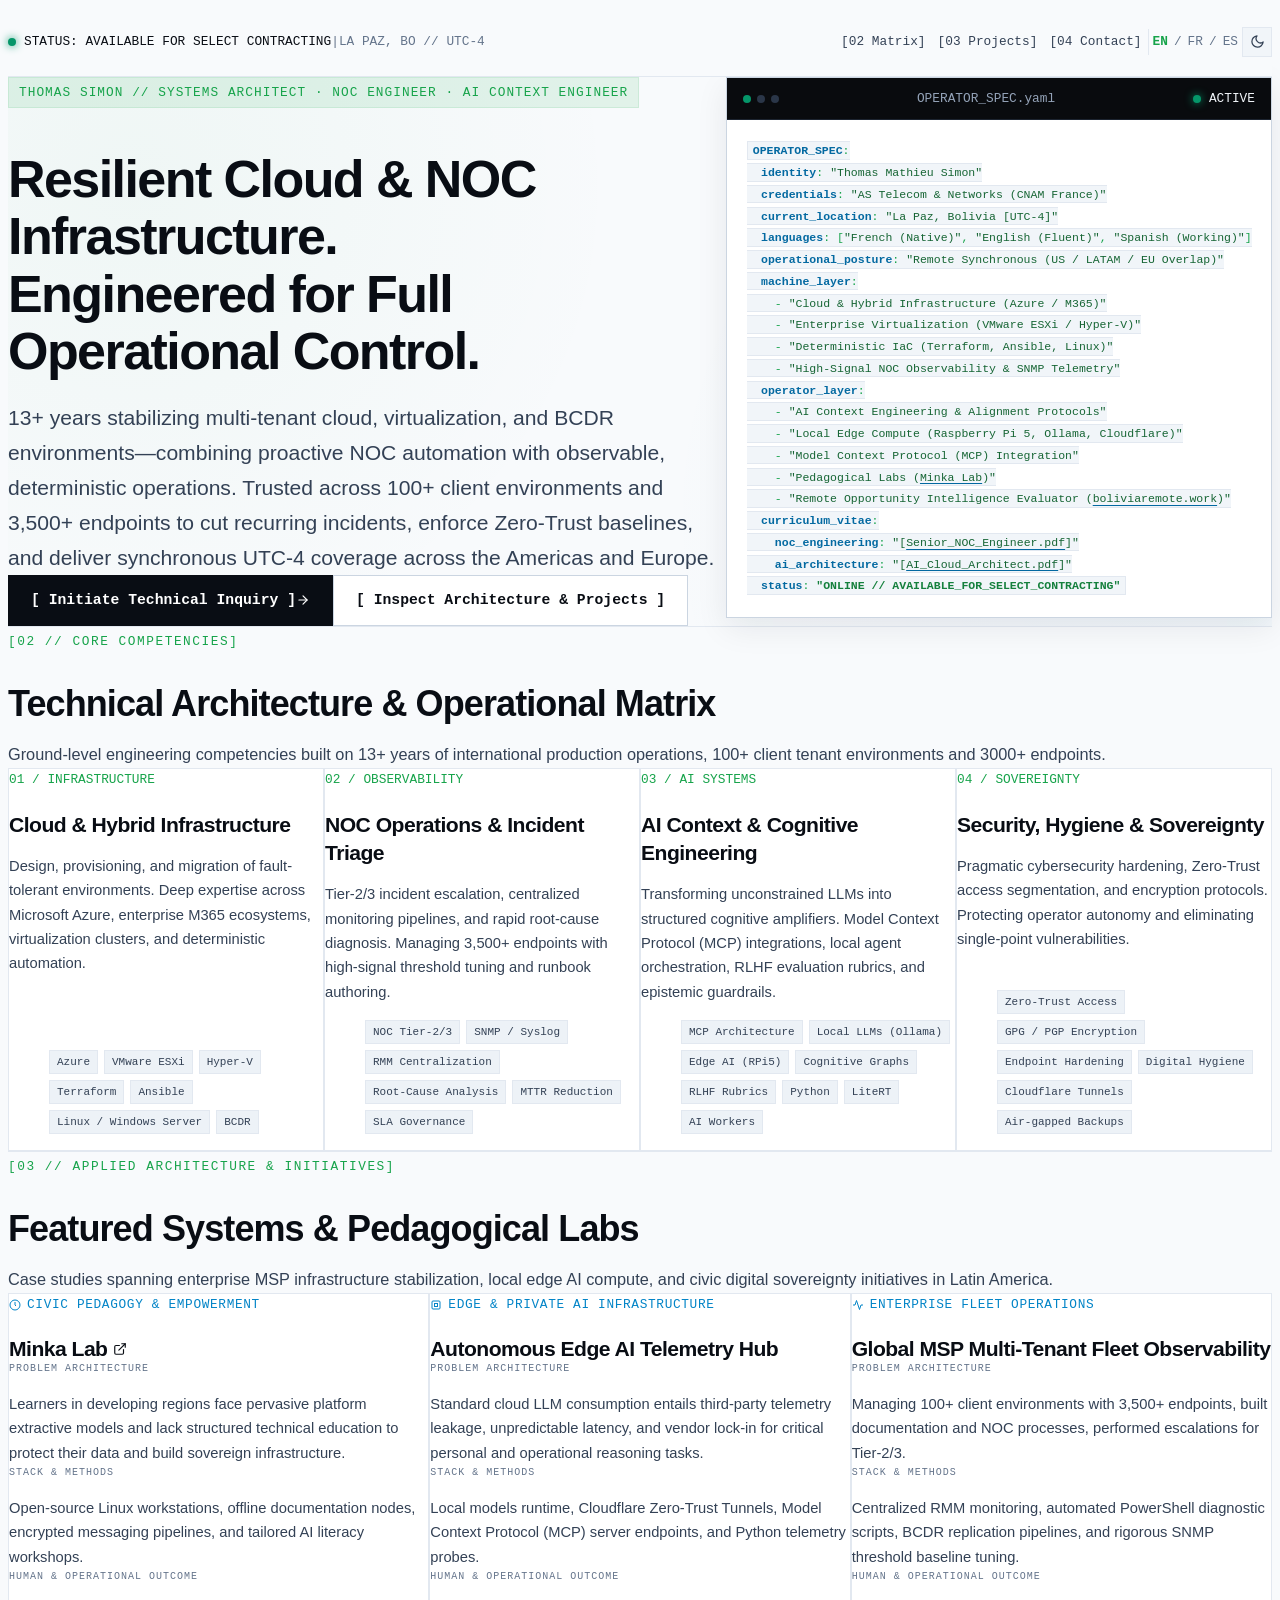
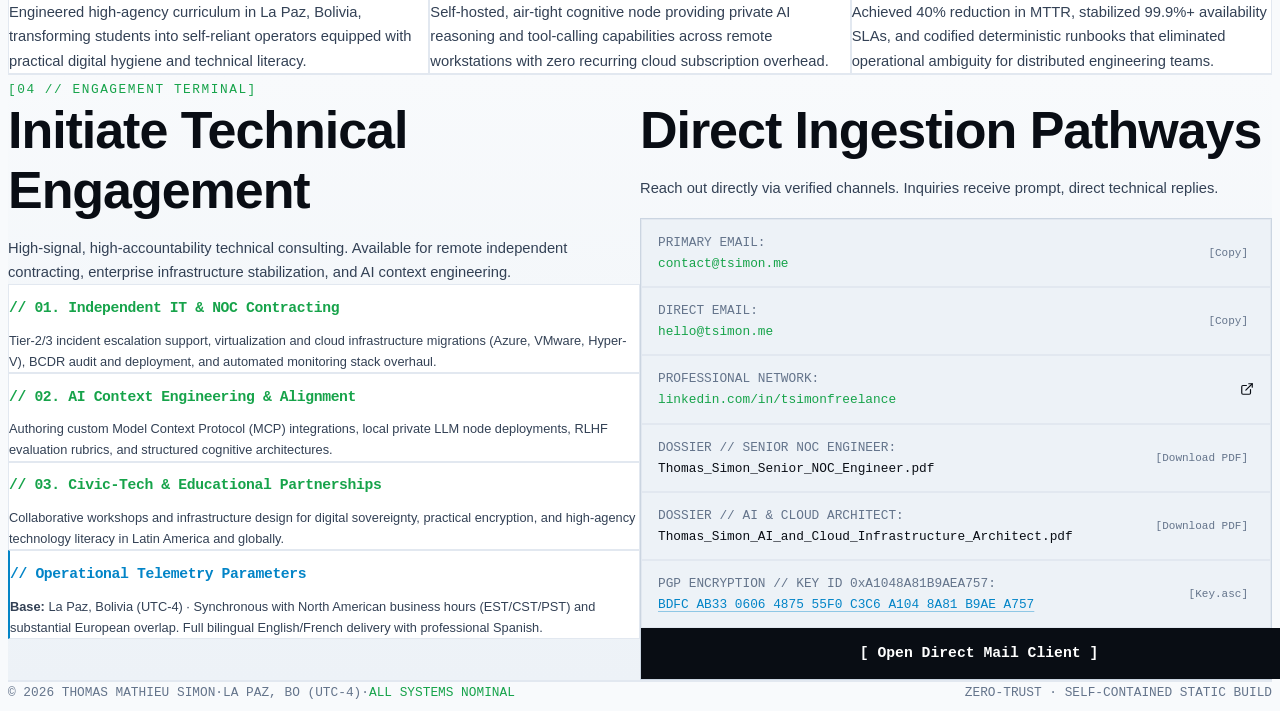
==== commit 9bcb61a5: "Expand EN/FR/ES hero-lead copy with scale and UTC-4 coverage details" ====
--- a/index.html
+++ b/index.html
@@ -122,7 +122,7 @@
               Engineered for Full Operational Control.
             </h1>
             <p class="hero-lead">
-              13+ years stabilizing multi-tenant cloud, virtualization, and BCDR environments—combining proactive NOC automation with observable, deterministic operations.
+              13+ years stabilizing multi-tenant cloud, virtualization, and BCDR environments—combining proactive NOC automation with observable, deterministic operations. Trusted across 100+ client environments and 3,500+ endpoints to cut recurring incidents, enforce Zero-Trust baselines, and deliver synchronous UTC-4 coverage across the Americas and Europe.
             </p>
             <div class="hero-actions">
               <a href="#contact" class="btn btn-primary">
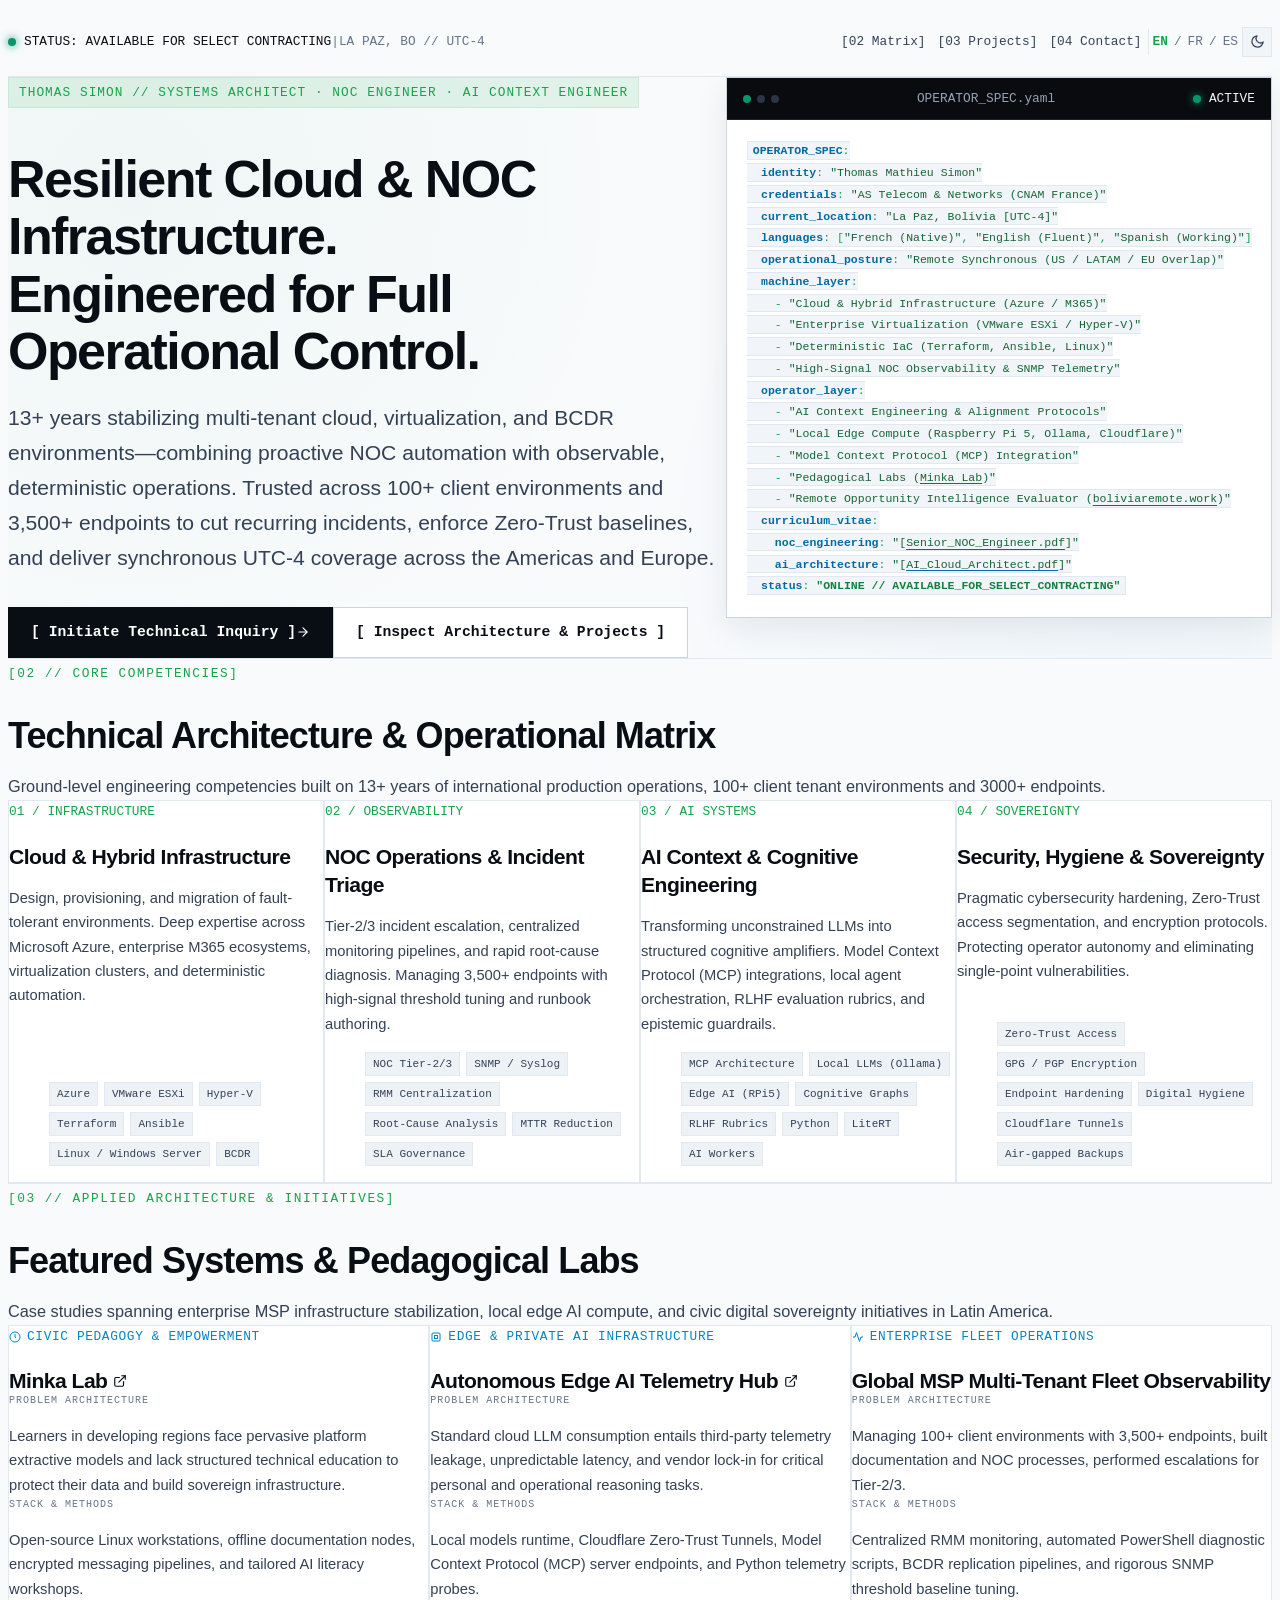
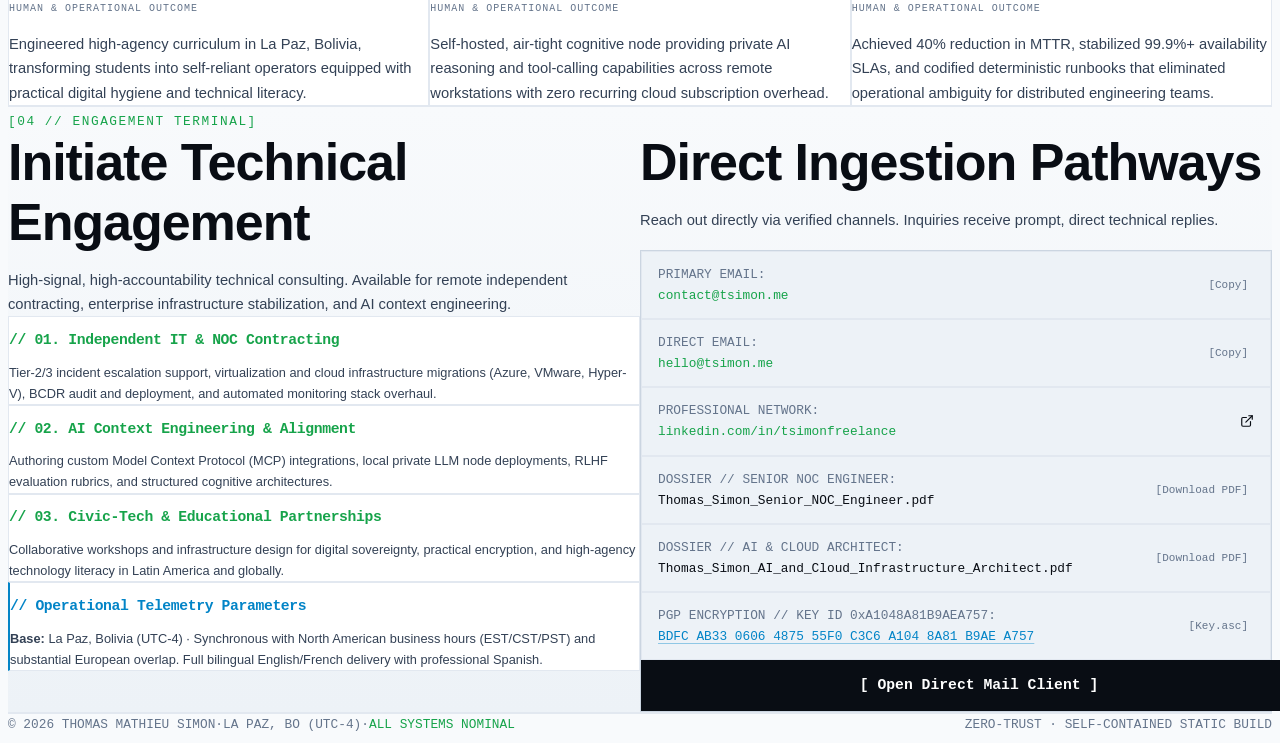
==== commit c0b52885: "Link Autonomous Edge AI Telemetry Hub title to GitHub repositories across EN/FR/ES" ====
--- a/index.html
+++ b/index.html
@@ -312,7 +312,12 @@
               <svg width="12" height="12" viewBox="0 0 24 24" fill="none" stroke="currentColor" stroke-width="2" aria-hidden="true"><rect x="4" y="4" width="16" height="16" rx="2" ry="2"></rect><rect x="9" y="9" width="6" height="6"></rect></svg>
               Edge &amp; Private AI Infrastructure
             </span>
-            <h3 class="project-title">Autonomous Edge AI Telemetry Hub</h3>
+            <h3 class="project-title">
+              <a href="https://github.com/t0m-a?tab=repositories" target="_blank" rel="noopener noreferrer" title="View GitHub Repositories (External Link)">
+                <span>Autonomous Edge AI Telemetry Hub</span>
+                <svg width="14" height="14" viewBox="0 0 24 24" fill="none" stroke="currentColor" stroke-width="2" stroke-linecap="round" stroke-linejoin="round" aria-hidden="true"><path d="M18 13v6a2 2 0 0 1-2 2H5a2 2 0 0 1-2-2V8a2 2 0 0 1 2-2h6"></path><polyline points="15 3 21 3 21 9"></polyline><line x1="10" y1="14" x2="21" y2="3"></line></svg>
+              </a>
+            </h3>
             <div class="project-meta-block">
               <span class="meta-label">Problem Architecture</span>
               <p class="meta-content">
--- a/style.css
+++ b/style.css
@@ -491,11 +491,18 @@
   display: grid;
   grid-template-columns: 1.25fr 0.95fr;
   gap: var(--space-2xl);
-  align-items: start;
+  align-items: stretch;
+}
+
+.hero-content {
+  display: flex;
+  flex-direction: column;
+  height: 100%;
 }
 
 .hero-eyebrow {
   display: inline-block;
+  align-self: flex-start;
   font-family: var(--font-mono);
   font-size: var(--text-xs);
   letter-spacing: 0.08em;
@@ -520,7 +527,7 @@
   font-size: var(--text-md);
   line-height: var(--leading-normal);
   color: var(--text-secondary);
-  margin-bottom: var(--space-xl);
+  margin-bottom: 0;
 }
 
 .hero-actions {
@@ -528,6 +535,8 @@
   align-items: center;
   gap: var(--space-md);
   flex-wrap: wrap;
+  margin-top: auto;
+  padding-top: clamp(1.5rem, 2.5vw, 2.75rem);
 }
 
 /* Buttons */
@@ -587,6 +596,7 @@
 
 /* Operator Telemetry Card */
 .operator-card {
+  align-self: start;
   background: var(--bg-surface);
   border: 1px solid var(--border-medium);
   border-radius: var(--radius-md);
@@ -832,6 +842,10 @@
   align-items: center;
   gap: 6px;
   transition: color var(--transition-fast);
+}
+
+.project-title a svg {
+  flex-shrink: 0;
 }
 
 .project-title a:hover {
@@ -1109,6 +1123,9 @@
     grid-template-columns: 1fr;
     gap: var(--space-xl);
   }
+  .hero-actions {
+    padding-bottom: clamp(1.25rem, 3vw, 2rem);
+  }
   .matrix-grid {
     grid-template-columns: repeat(2, 1fr);
   }
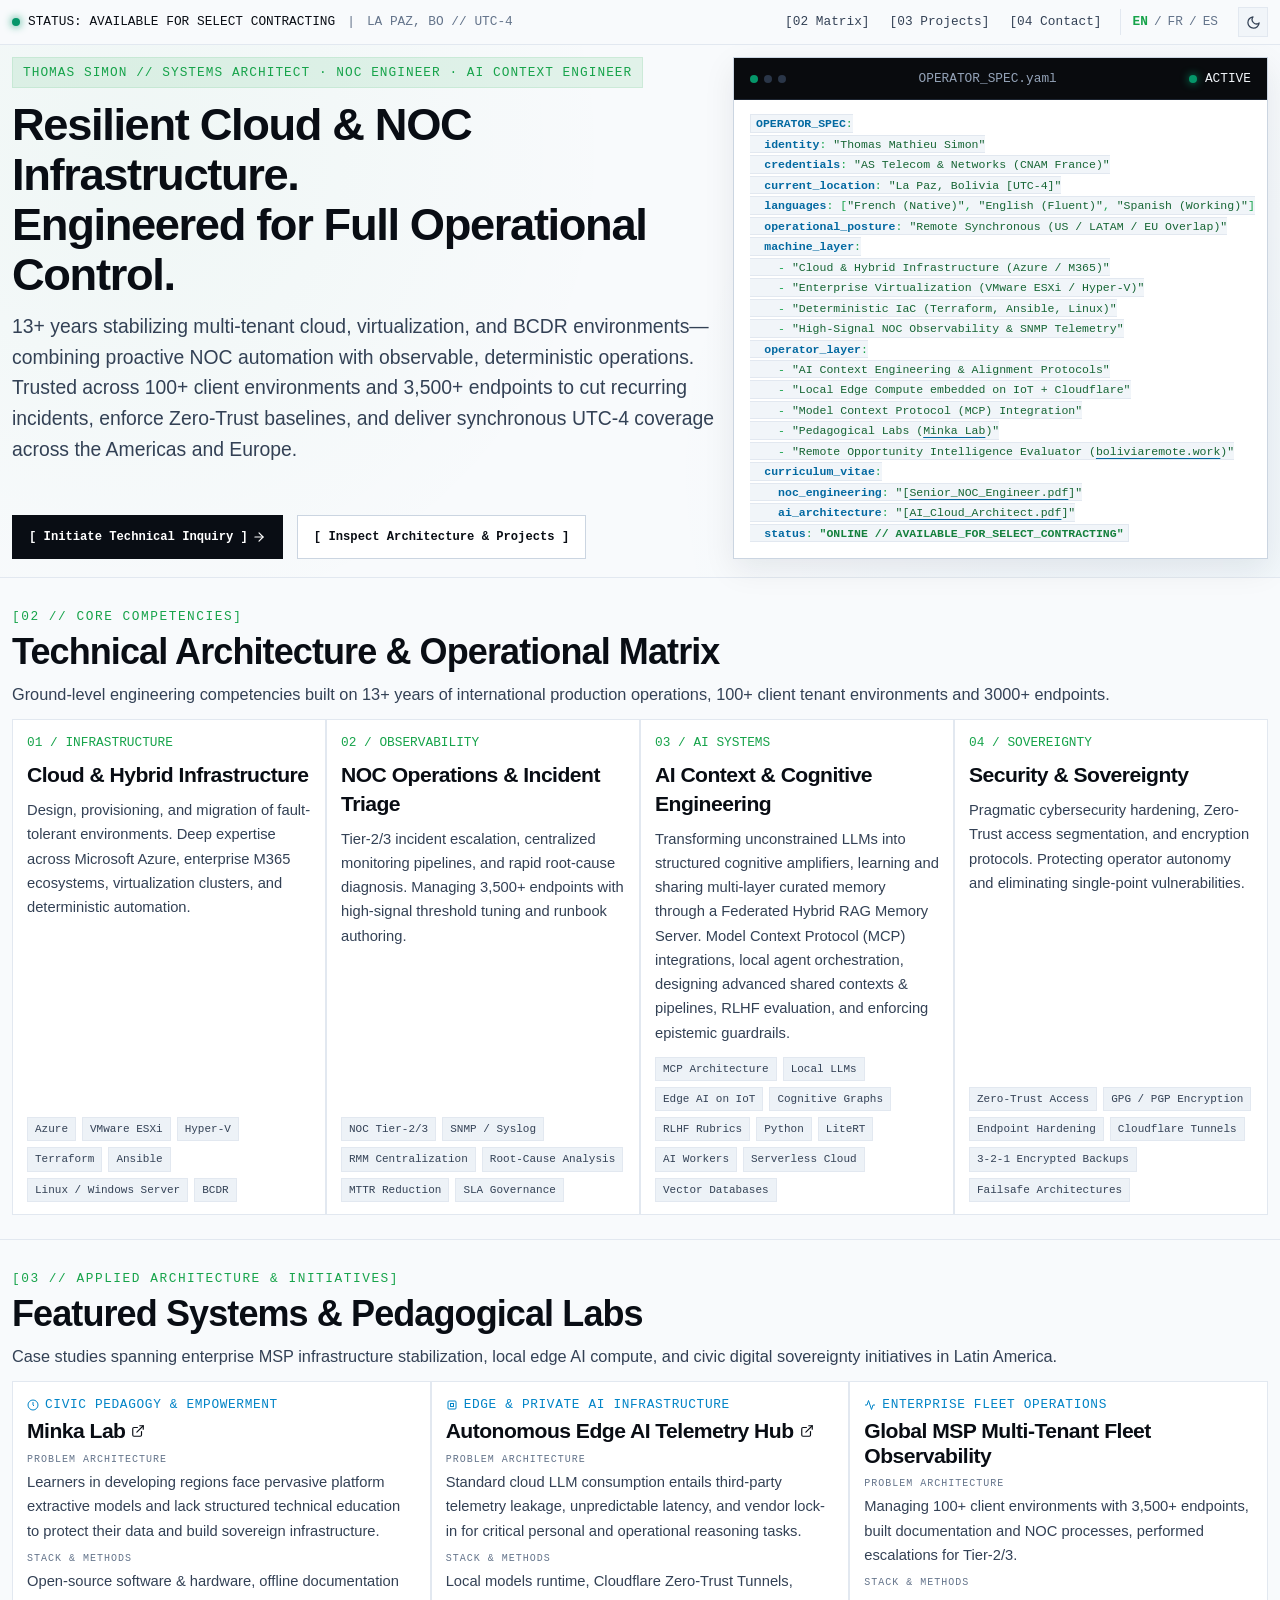
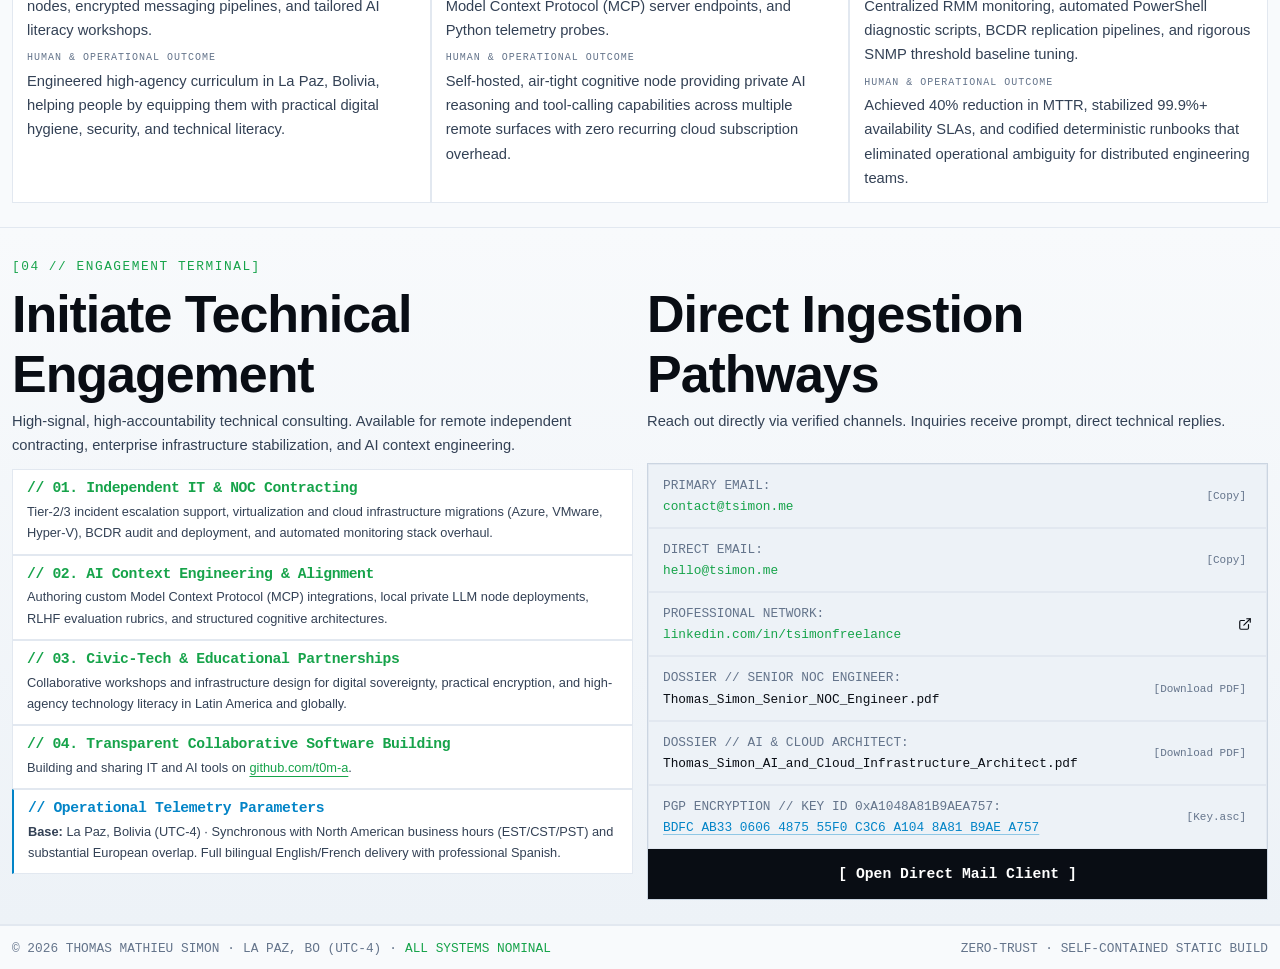
==== commit 42e87833: "Update AI systems, sovereignty, projects, operator spec, and GitHub engagement across EN/FR/ES" ====
--- a/index.html
+++ b/index.html
@@ -159,7 +159,7 @@
     - <span class="string">"High-Signal NOC Observability &amp; SNMP Telemetry"</span>
   <span class="key">operator_layer</span>:
     - <span class="string">"AI Context Engineering &amp; Alignment Protocols"</span>
-    - <span class="string">"Local Edge Compute (Raspberry Pi 5, Ollama, Cloudflare)"</span>
+    - <span class="string">"Local Edge Compute embedded on IoT + Cloudflare"</span>
     - <span class="string">"Model Context Protocol (MCP) Integration"</span>
     - <span class="string">"Pedagogical Labs (<a href="https://minkalab.net" target="_blank" rel="noopener noreferrer" class="code-link" title="Visit Minka Lab">Minka Lab</a>)"</span>
     - <span class="string">"Remote Opportunity Intelligence Evaluator (<a href="https://boliviaremote.work" target="_blank" rel="noopener noreferrer" class="code-link" title="Visit boliviaremote.work">boliviaremote.work</a>)"</span>
@@ -226,24 +226,26 @@
             <span class="matrix-card-num">03 / AI SYSTEMS</span>
             <h3 class="matrix-card-title">AI Context &amp; Cognitive Engineering</h3>
             <p class="matrix-card-desc">
-              Transforming unconstrained LLMs into structured cognitive amplifiers. Model Context Protocol (MCP) integrations, local agent orchestration, RLHF evaluation rubrics, and epistemic guardrails.
+              Transforming unconstrained LLMs into structured cognitive amplifiers, learning and sharing multi-layer curated memory through a Federated Hybrid RAG Memory Server. Model Context Protocol (MCP) integrations, local agent orchestration, designing advanced shared contexts &amp; pipelines, RLHF evaluation, and enforcing epistemic guardrails.
             </p>
             <ul class="tech-tags" aria-label="AI Systems Technologies">
               <li class="tech-tag">MCP Architecture</li>
-              <li class="tech-tag">Local LLMs (Ollama)</li>
-              <li class="tech-tag">Edge AI (RPi5)</li>
+              <li class="tech-tag">Local LLMs</li>
+              <li class="tech-tag">Edge AI on IoT</li>
               <li class="tech-tag">Cognitive Graphs</li>
               <li class="tech-tag">RLHF Rubrics</li>
               <li class="tech-tag">Python</li>
               <li class="tech-tag">LiteRT</li>
               <li class="tech-tag">AI Workers</li>
+              <li class="tech-tag">Serverless Cloud</li>
+              <li class="tech-tag">Vector Databases</li>
             </ul>
           </article>
 
           <!-- Pillar 4 -->
           <article class="matrix-card">
             <span class="matrix-card-num">04 / SOVEREIGNTY</span>
-            <h3 class="matrix-card-title">Security, Hygiene &amp; Sovereignty</h3>
+            <h3 class="matrix-card-title">Security &amp; Sovereignty</h3>
             <p class="matrix-card-desc">
               Pragmatic cybersecurity hardening, Zero-Trust access segmentation, and encryption protocols. Protecting operator autonomy and eliminating single-point vulnerabilities.
             </p>
@@ -251,9 +253,9 @@
               <li class="tech-tag">Zero-Trust Access</li>
               <li class="tech-tag">GPG / PGP Encryption</li>
               <li class="tech-tag">Endpoint Hardening</li>
-              <li class="tech-tag">Digital Hygiene</li>
               <li class="tech-tag">Cloudflare Tunnels</li>
-              <li class="tech-tag">Air-gapped Backups</li>
+              <li class="tech-tag">3-2-1 Encrypted Backups</li>
+              <li class="tech-tag">Failsafe Architectures</li>
             </ul>
           </article>
         </div>
@@ -295,13 +297,13 @@
             <div class="project-meta-block">
               <span class="meta-label">Stack &amp; Methods</span>
               <p class="meta-content">
-                Open-source Linux workstations, offline documentation nodes, encrypted messaging pipelines, and tailored AI literacy workshops.
+                Open-source software &amp; hardware, offline documentation nodes, encrypted messaging pipelines, and tailored AI literacy workshops.
               </p>
             </div>
             <div class="project-meta-block">
               <span class="meta-label">Human &amp; Operational Outcome</span>
               <p class="meta-content">
-                Engineered high-agency curriculum in La Paz, Bolivia, transforming students into self-reliant operators equipped with practical digital hygiene and technical literacy.
+                Engineered high-agency curriculum in La Paz, Bolivia, helping people by equipping them with practical digital hygiene, security, and technical literacy.
               </p>
             </div>
           </article>
@@ -333,7 +335,7 @@
             <div class="project-meta-block">
               <span class="meta-label">Human &amp; Operational Outcome</span>
               <p class="meta-content">
-                Self-hosted, air-tight cognitive node providing private AI reasoning and tool-calling capabilities across remote workstations with zero recurring cloud subscription overhead.
+                Self-hosted, air-tight cognitive node providing private AI reasoning and tool-calling capabilities across multiple remote surfaces with zero recurring cloud subscription overhead.
               </p>
             </div>
           </article>
@@ -407,6 +409,13 @@
                 <h3 class="engagement-model-title">// 03. Civic-Tech &amp; Educational Partnerships</h3>
                 <p class="engagement-model-desc">
                   Collaborative workshops and infrastructure design for digital sovereignty, practical encryption, and high-agency technology literacy in Latin America and globally.
+                </p>
+              </div>
+
+              <div class="engagement-model-card">
+                <h3 class="engagement-model-title">// 04. Transparent Collaborative Software Building</h3>
+                <p class="engagement-model-desc">
+                  Building and sharing IT and AI tools on <a href="https://github.com/t0m-a" target="_blank" rel="noopener noreferrer" class="inline-link">github.com/t0m-a</a>.
                 </p>
               </div>
 
--- a/style.css
+++ b/style.css
@@ -64,6 +64,28 @@
   --leading-snug: 1.35;
   --leading-normal: 1.65;
   --leading-relaxed: 1.8;
+
+  /* Spacing Rhythm (Compact Technical Monograph) */
+  --space-2xs: 2px;
+  --space-xs: 4px;
+  --space-sm: 8px;
+  --space-md: 12px;
+  --space-lg: 14px;
+  --space-xl: 18px;
+  --space-2xl: 20px;
+  --space-3xl: 24px;
+
+  /* Structural Constraints */
+  --container-max: 100%;
+  --container-narrow: 100%;
+  --radius-xs: 0px;
+  --radius-sm: 0px;
+  --radius-md: 0px;
+  --radius-lg: 0px;
+
+  /* Transitions */
+  --transition-fast: 150ms cubic-bezier(0.16, 1, 0.3, 1);
+  --transition-base: 250ms cubic-bezier(0.16, 1, 0.3, 1);
 }
 
 /* Light Theme Design System (Technical Monograph & Crisp Paper) */
@@ -102,29 +124,6 @@
   --accent-amber-dim: rgba(180, 83, 9, 0.1);
 }
 
-  /* Spacing Rhythm */
-  --space-2xs: 4px;
-  --space-xs: 8px;
-  --space-sm: 16px;
-  --space-md: 24px;
-  --space-lg: 32px;
-  --space-xl: 48px;
-  --space-2xl: 64px;
-  --space-3xl: 96px;
-
-  /* Structural Constraints */
-  --container-max: 1240px;
-  --container-narrow: 860px;
-  --radius-xs: 2px;
-  --radius-sm: 4px;
-  --radius-md: 8px;
-  --radius-lg: 12px;
-
-  /* Transitions */
-  --transition-fast: 150ms cubic-bezier(0.16, 1, 0.3, 1);
-  --transition-base: 250ms cubic-bezier(0.16, 1, 0.3, 1);
-}
-
 /* --------------------------------------------------------------------------
    2. HIGH-RIGOR RESET & BASE STYLES
    -------------------------------------------------------------------------- */
@@ -153,6 +152,7 @@
   background-color: var(--bg-base);
   color: var(--text-primary);
   overflow-x: hidden;
+  overflow-x: clip;
   transition: background-color 200ms ease, color 200ms ease;
 }
 
@@ -284,7 +284,7 @@
 }
 
 .section-header {
-  margin-bottom: var(--space-2xl);
+  margin-bottom: var(--space-md);
   container-type: inline-size;
 }
 
@@ -306,6 +306,7 @@
   color: var(--text-secondary);
   max-width: 100%;
   line-height: var(--leading-normal);
+  margin-bottom: 0;
   text-wrap: balance;
 }
 
@@ -333,18 +334,18 @@
   border-bottom: 1px solid var(--border-subtle);
   font-family: var(--font-mono);
   font-size: var(--text-xs);
-  padding-top: 6px;
-  padding-bottom: 6px;
-  transition: background-color 200ms ease, border-color 200ms ease;
-}
-
-.top-bar-inner {
-  display: flex;
-  align-items: center;
-  justify-content: space-between;
-  min-height: 48px;
   padding-top: 4px;
   padding-bottom: 4px;
+  transition: background-color 200ms ease, border-color 200ms ease;
+}
+
+.top-bar-inner {
+  display: flex;
+  align-items: center;
+  justify-content: space-between;
+  min-height: 36px;
+  padding-top: 2px;
+  padding-bottom: 2px;
   gap: var(--space-md);
 }
 
@@ -480,8 +481,8 @@
    6. HERO & OPERATOR SPEC CARD (SECTION 01)
    -------------------------------------------------------------------------- */
 .hero-section {
-  padding-top: calc(var(--space-3xl) + var(--space-md));
-  padding-bottom: var(--space-3xl);
+  padding-top: var(--space-md);
+  padding-bottom: var(--space-xl);
   border-bottom: 1px solid var(--border-subtle);
   background: var(--hero-gradient);
   transition: background 200ms ease;
@@ -489,20 +490,21 @@
 
 .hero-grid {
   display: grid;
-  grid-template-columns: 1.25fr 0.95fr;
-  gap: var(--space-2xl);
+  grid-template-columns: minmax(0, 1.25fr) minmax(0, 0.95fr);
+  gap: var(--space-xl);
   align-items: stretch;
 }
 
 .hero-content {
   display: flex;
   flex-direction: column;
-  height: 100%;
+  min-width: 0;
 }
 
 .hero-eyebrow {
   display: inline-block;
   align-self: flex-start;
+  max-width: 100%;
   font-family: var(--font-mono);
   font-size: var(--text-xs);
   letter-spacing: 0.08em;
@@ -515,7 +517,7 @@
 }
 
 .hero-title {
-  font-size: var(--text-2xl);
+  font-size: clamp(2rem, 1.35rem + 1.85vw, 3.25rem);
   font-weight: 800;
   letter-spacing: -0.03em;
   line-height: 1.1;
@@ -524,8 +526,8 @@
 }
 
 .hero-lead {
-  font-size: var(--text-md);
-  line-height: var(--leading-normal);
+  font-size: clamp(1rem, 0.85rem + 0.45vw, 1.3rem);
+  line-height: 1.58;
   color: var(--text-secondary);
   margin-bottom: 0;
 }
@@ -533,10 +535,10 @@
 .hero-actions {
   display: flex;
   align-items: center;
-  gap: var(--space-md);
+  gap: 14px;
   flex-wrap: wrap;
   margin-top: auto;
-  padding-top: clamp(1.5rem, 2.5vw, 2.75rem);
+  padding-top: clamp(1rem, 1.6vw, 1.5rem);
 }
 
 /* Buttons */
@@ -596,7 +598,10 @@
 
 /* Operator Telemetry Card */
 .operator-card {
-  align-self: start;
+  display: flex;
+  flex-direction: column;
+  min-width: 0;
+  width: 100%;
   background: var(--bg-surface);
   border: 1px solid var(--border-medium);
   border-radius: var(--radius-md);
@@ -638,12 +643,13 @@
 }
 
 .operator-code-block {
-  padding: 20px;
+  flex: 1;
+  padding: 14px 16px;
   margin: 0;
   background: var(--bg-code);
   font-family: var(--font-mono);
   font-size: var(--text-xs);
-  line-height: 1.7;
+  line-height: 1.6;
   color: var(--text-code);
   overflow-x: auto;
   transition: background-color 200ms ease, color 200ms ease;
@@ -731,17 +737,18 @@
    -------------------------------------------------------------------------- */
 .matrix-grid {
   display: grid;
-  grid-template-columns: repeat(4, 1fr);
-  gap: var(--space-md);
+  grid-template-columns: repeat(4, minmax(0, 1fr));
+  gap: 0;
 }
 
 .matrix-card {
   background: var(--bg-surface);
   border: 1px solid var(--border-subtle);
   border-radius: var(--radius-md);
-  padding: var(--space-lg);
+  padding: 12px 14px;
   display: flex;
   flex-direction: column;
+  min-width: 0;
   transition: transform var(--transition-base), border-color var(--transition-base), background-color var(--transition-base);
 }
 
@@ -797,17 +804,18 @@
    -------------------------------------------------------------------------- */
 .projects-grid {
   display: grid;
-  grid-template-columns: repeat(3, 1fr);
-  gap: var(--space-lg);
+  grid-template-columns: repeat(3, minmax(0, 1fr));
+  gap: 0;
 }
 
 .project-card {
   background: var(--bg-surface);
   border: 1px solid var(--border-subtle);
   border-radius: var(--radius-md);
-  padding: var(--space-lg);
+  padding: 12px 14px;
   display: flex;
   flex-direction: column;
+  min-width: 0;
   transition: all var(--transition-base);
 }
 
@@ -853,7 +861,11 @@
 }
 
 .project-meta-block {
-  margin-bottom: var(--space-md);
+  margin-bottom: var(--space-sm);
+}
+
+.project-meta-block:last-child {
+  margin-bottom: 0;
 }
 
 .meta-label {
@@ -870,6 +882,7 @@
   font-size: var(--text-sm);
   color: var(--text-secondary);
   line-height: var(--leading-normal);
+  margin-bottom: 0;
 }
 
 /* --------------------------------------------------------------------------
@@ -881,19 +894,20 @@
 }
 
 .contact-section-tag {
-  margin-bottom: var(--space-md);
+  margin-bottom: var(--space-xs);
 }
 
 .contact-grid {
   display: grid;
-  grid-template-columns: 1fr 1fr;
-  gap: var(--space-2xl);
+  grid-template-columns: minmax(0, 1fr) minmax(0, 1fr);
+  gap: var(--space-lg);
   align-items: start;
 }
 
 .contact-col {
   display: flex;
   flex-direction: column;
+  min-width: 0;
 }
 
 .contact-col-header {
@@ -931,14 +945,15 @@
 .engagement-models {
   display: flex;
   flex-direction: column;
-  gap: var(--space-md);
+  gap: 0;
 }
 
 .engagement-model-card {
   background: var(--bg-surface);
   border: 1px solid var(--border-subtle);
   border-radius: var(--radius-sm);
-  padding: var(--space-md);
+  padding: 10px 14px;
+  min-width: 0;
   transition: border-color var(--transition-fast);
 }
 
@@ -964,7 +979,8 @@
   background: var(--bg-surface);
   border: 1px solid var(--border-medium);
   border-radius: var(--radius-md);
-  padding: var(--space-md);
+  padding: 0;
+  min-width: 0;
 }
 
 .channels-title {
@@ -976,28 +992,43 @@
 .channels-subtitle {
   font-size: var(--text-sm);
   color: var(--text-secondary);
-  margin-bottom: var(--space-lg);
+  margin-bottom: var(--space-sm);
 }
 
 .channels-list {
   display: flex;
   flex-direction: column;
-  gap: var(--space-md);
-  margin-bottom: var(--space-md);
+  gap: 0;
+  margin-bottom: 0;
 }
 
 .channel-item {
   display: flex;
   align-items: center;
   justify-content: space-between;
-  padding: 12px 16px;
+  flex-wrap: wrap;
+  gap: 6px 12px;
+  padding: 10px 14px;
   background: var(--bg-surface-subtle);
   border: 1px solid var(--border-subtle);
   border-radius: var(--radius-sm);
   font-family: var(--font-mono);
   font-size: var(--text-xs);
   text-decoration: none;
+  min-width: 0;
   transition: all var(--transition-fast);
+}
+
+.channel-item > div {
+  flex: 1 1 200px;
+  min-width: 0;
+}
+
+.channel-item > svg,
+.channel-item .copy-btn {
+  flex-shrink: 0;
+  white-space: nowrap;
+  margin-left: auto;
 }
 
 .channel-item:hover {
@@ -1012,6 +1043,8 @@
 .channel-value {
   color: var(--accent-lime);
   font-weight: 500;
+  overflow-wrap: anywhere;
+  word-break: break-word;
 }
 
 .pgp-link {
@@ -1062,8 +1095,8 @@
    10. FOOTER
    -------------------------------------------------------------------------- */
 .site-footer {
-  padding-top: var(--space-xl);
-  padding-bottom: var(--space-xl);
+  padding-top: var(--space-md);
+  padding-bottom: var(--space-md);
   border-top: 1px solid var(--border-subtle);
   background: var(--bg-base);
   font-family: var(--font-mono);
@@ -1082,7 +1115,8 @@
 .footer-creds {
   display: flex;
   align-items: center;
-  gap: var(--space-sm);
+  flex-wrap: wrap;
+  gap: 6px var(--space-sm);
 }
 
 /* --------------------------------------------------------------------------
@@ -1118,22 +1152,29 @@
 /* --------------------------------------------------------------------------
    12. RESPONSIVE MEDIA QUERIES
    -------------------------------------------------------------------------- */
+@media (min-width: 1081px) and (max-width: 1440px) {
+  .hero-actions .btn {
+    padding: 11px 16px;
+    font-size: clamp(0.76rem, 0.92vw, 0.88rem);
+  }
+}
+
 @media (max-width: 1080px) {
   .hero-grid {
-    grid-template-columns: 1fr;
+    grid-template-columns: minmax(0, 1fr);
     gap: var(--space-xl);
   }
   .hero-actions {
-    padding-bottom: clamp(1.25rem, 3vw, 2rem);
+    padding-bottom: 0;
   }
   .matrix-grid {
-    grid-template-columns: repeat(2, 1fr);
+    grid-template-columns: repeat(2, minmax(0, 1fr));
   }
   .projects-grid {
-    grid-template-columns: 1fr;
+    grid-template-columns: minmax(0, 1fr);
   }
   .contact-grid {
-    grid-template-columns: 1fr;
+    grid-template-columns: minmax(0, 1fr);
   }
 }
 
@@ -1152,13 +1193,28 @@
     justify-content: space-between;
     overflow-x: auto;
     padding-bottom: 4px;
+    gap: var(--space-xs);
+  }
+  .top-nav-list {
+    gap: var(--space-xs);
+  }
+  .lang-indicator {
+    padding-left: var(--space-xs);
   }
   .status-telemetry {
     width: 100%;
     justify-content: space-between;
+    gap: 4px 12px;
+  }
+  .status-telemetry > span.telemetry-meta {
+    display: none;
+  }
+  .hero-section {
+    padding-top: var(--space-xl);
+    padding-bottom: var(--space-2xl);
   }
   .matrix-grid {
-    grid-template-columns: 1fr;
+    grid-template-columns: minmax(0, 1fr);
   }
   .section-wrapper {
     padding-top: var(--space-2xl);
@@ -1167,13 +1223,31 @@
 }
 
 @media (max-width: 480px) {
+  .container,
+  .container-narrow {
+    padding-left: var(--space-md);
+    padding-right: var(--space-md);
+  }
   .hero-actions {
     flex-direction: column;
     align-items: stretch;
     width: 100%;
+    gap: var(--space-sm);
   }
   .btn {
     width: 100%;
+    padding: 11px 14px;
+    text-align: center;
+  }
+  .matrix-card,
+  .project-card {
+    padding: 12px;
+  }
+  .contact-channels-card {
+    padding: 0;
+  }
+  .channel-item {
+    padding: 10px 12px;
   }
   .footer-inner {
     flex-direction: column;
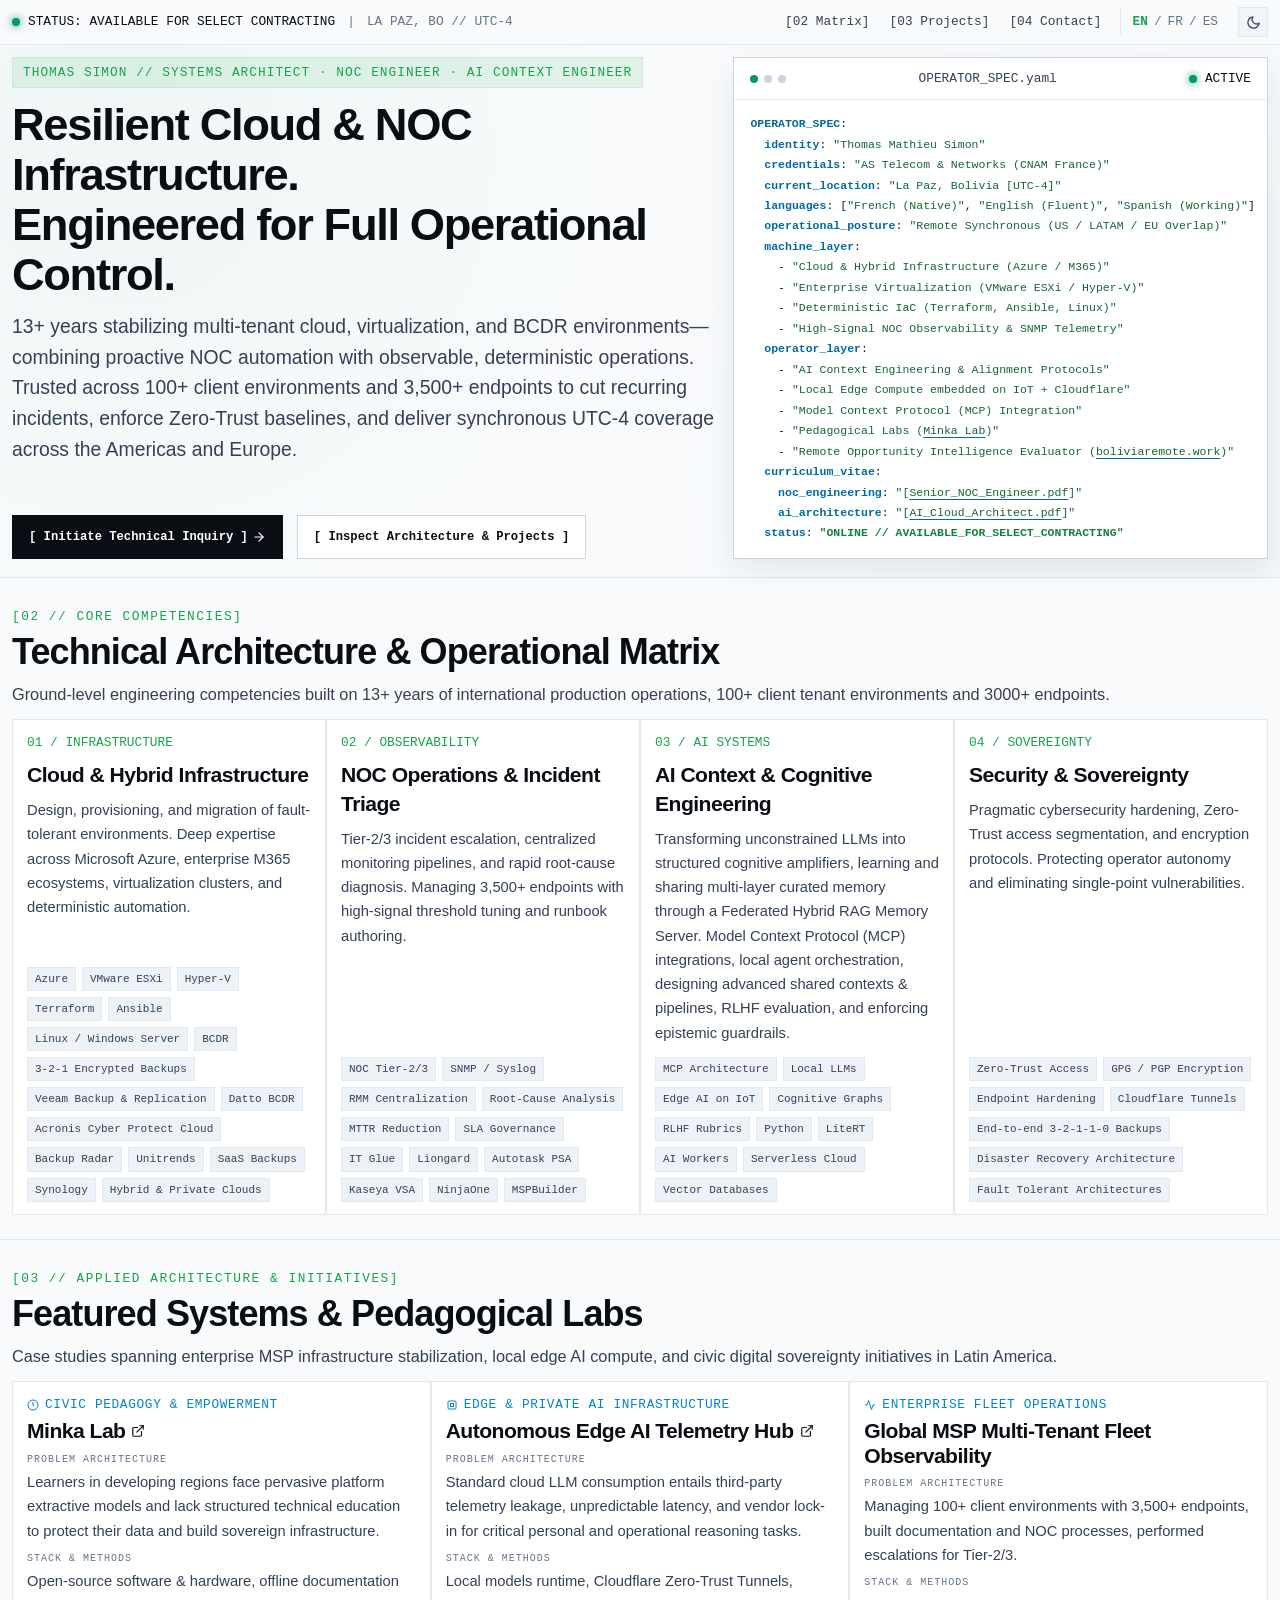
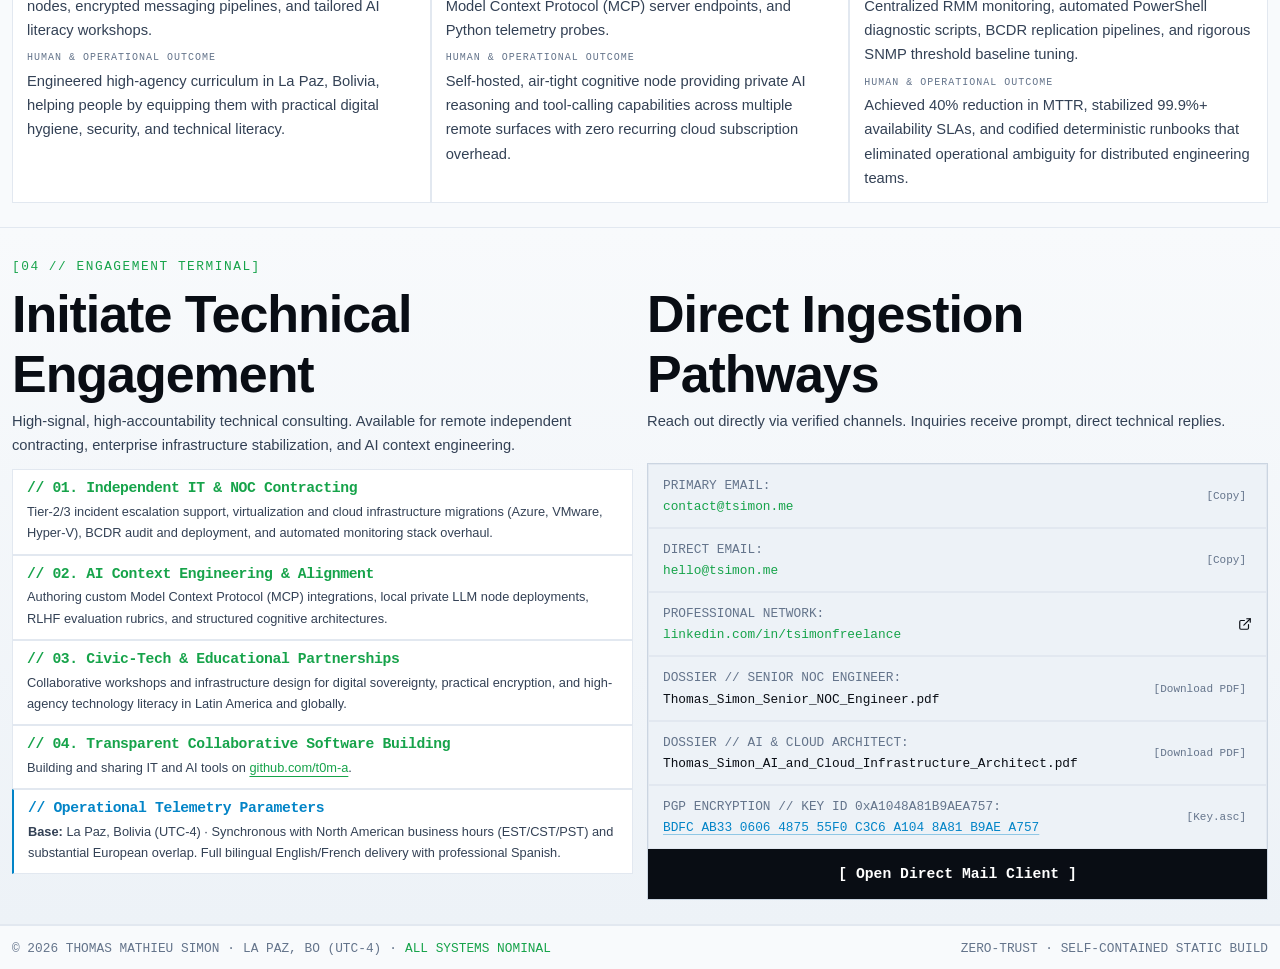
==== commit a64ca2cf: "Update infrastructure, observability, and sovereignty tags across EN/FR/ES" ====
--- a/index.html
+++ b/index.html
@@ -201,6 +201,15 @@
               <li class="tech-tag">Ansible</li>
               <li class="tech-tag">Linux / Windows Server</li>
               <li class="tech-tag">BCDR</li>
+              <li class="tech-tag">3-2-1 Encrypted Backups</li>
+              <li class="tech-tag">Veeam Backup &amp; Replication</li>
+              <li class="tech-tag">Datto BCDR</li>
+              <li class="tech-tag">Acronis Cyber Protect Cloud</li>
+              <li class="tech-tag">Backup Radar</li>
+              <li class="tech-tag">Unitrends</li>
+              <li class="tech-tag">SaaS Backups</li>
+              <li class="tech-tag">Synology</li>
+              <li class="tech-tag">Hybrid &amp; Private Clouds</li>
             </ul>
           </article>
 
@@ -218,6 +227,12 @@
               <li class="tech-tag">Root-Cause Analysis</li>
               <li class="tech-tag">MTTR Reduction</li>
               <li class="tech-tag">SLA Governance</li>
+              <li class="tech-tag">IT Glue</li>
+              <li class="tech-tag">Liongard</li>
+              <li class="tech-tag">Autotask PSA</li>
+              <li class="tech-tag">Kaseya VSA</li>
+              <li class="tech-tag">NinjaOne</li>
+              <li class="tech-tag">MSPBuilder</li>
             </ul>
           </article>
 
@@ -254,8 +269,9 @@
               <li class="tech-tag">GPG / PGP Encryption</li>
               <li class="tech-tag">Endpoint Hardening</li>
               <li class="tech-tag">Cloudflare Tunnels</li>
-              <li class="tech-tag">3-2-1 Encrypted Backups</li>
-              <li class="tech-tag">Failsafe Architectures</li>
+              <li class="tech-tag">End-to-end 3-2-1-1-0 Backups</li>
+              <li class="tech-tag">Disaster Recovery Architecture</li>
+              <li class="tech-tag">Fault Tolerant Architectures</li>
             </ul>
           </article>
         </div>
--- a/style.css
+++ b/style.css
@@ -94,7 +94,7 @@
   --bg-surface: #ffffff;
   --bg-surface-elevated: #f1f5f9;
   --bg-surface-subtle: #edf2f7;
-  --bg-code: #0b0f17;
+  --bg-code: #ffffff;
   --top-bar-bg: rgba(248, 250, 252, 0.94);
   --hero-gradient: radial-gradient(circle at 10% 20%, rgba(22, 163, 74, 0.04) 0%, transparent 40%),
                    radial-gradient(circle at 90% 80%, rgba(2, 132, 199, 0.04) 0%, transparent 40%);
@@ -112,7 +112,7 @@
   --text-secondary: #334155;
   --text-muted: #64748b;
   --text-accent: #15803d;
-  --text-code: #e2e8f0;
+  --text-code: #0f172a;
 
   --accent-lime: #16a34a;
   --accent-lime-dim: rgba(22, 163, 74, 0.1);
@@ -680,7 +680,7 @@
   text-decoration-color: var(--accent-lime);
 }
 
-/* Light Mode Overrides for Operator Card (White Background, Black Header as is) */
+/* Light Mode Overrides for Operator Card (Completely White Surface) */
 [data-theme="light"] .operator-card {
   background: #ffffff;
   border-color: var(--border-medium);
@@ -688,18 +688,33 @@
 }
 
 [data-theme="light"] .operator-card-header {
-  background: #090b0e;
-  border-bottom: 1px solid #1c2430;
-  color: #94a3b8;
+  background: #ffffff;
+  border-bottom: 1px solid var(--border-subtle);
+  color: var(--text-secondary);
 }
 
 [data-theme="light"] .operator-card-header .status-pill {
-  color: #f1f5f9;
+  color: var(--text-primary);
+}
+
+[data-theme="light"] .operator-card-header .terminal-dot {
+  background: var(--border-medium);
+}
+
+[data-theme="light"] .operator-card-header .terminal-dot.active {
+  background: var(--accent-emerald);
 }
 
 [data-theme="light"] .operator-code-block {
   background: #ffffff;
   color: #0f172a;
+}
+
+[data-theme="light"] .operator-code-block code {
+  background: transparent;
+  border: none;
+  color: inherit;
+  padding: 0;
 }
 
 [data-theme="light"] .operator-code-block .key {
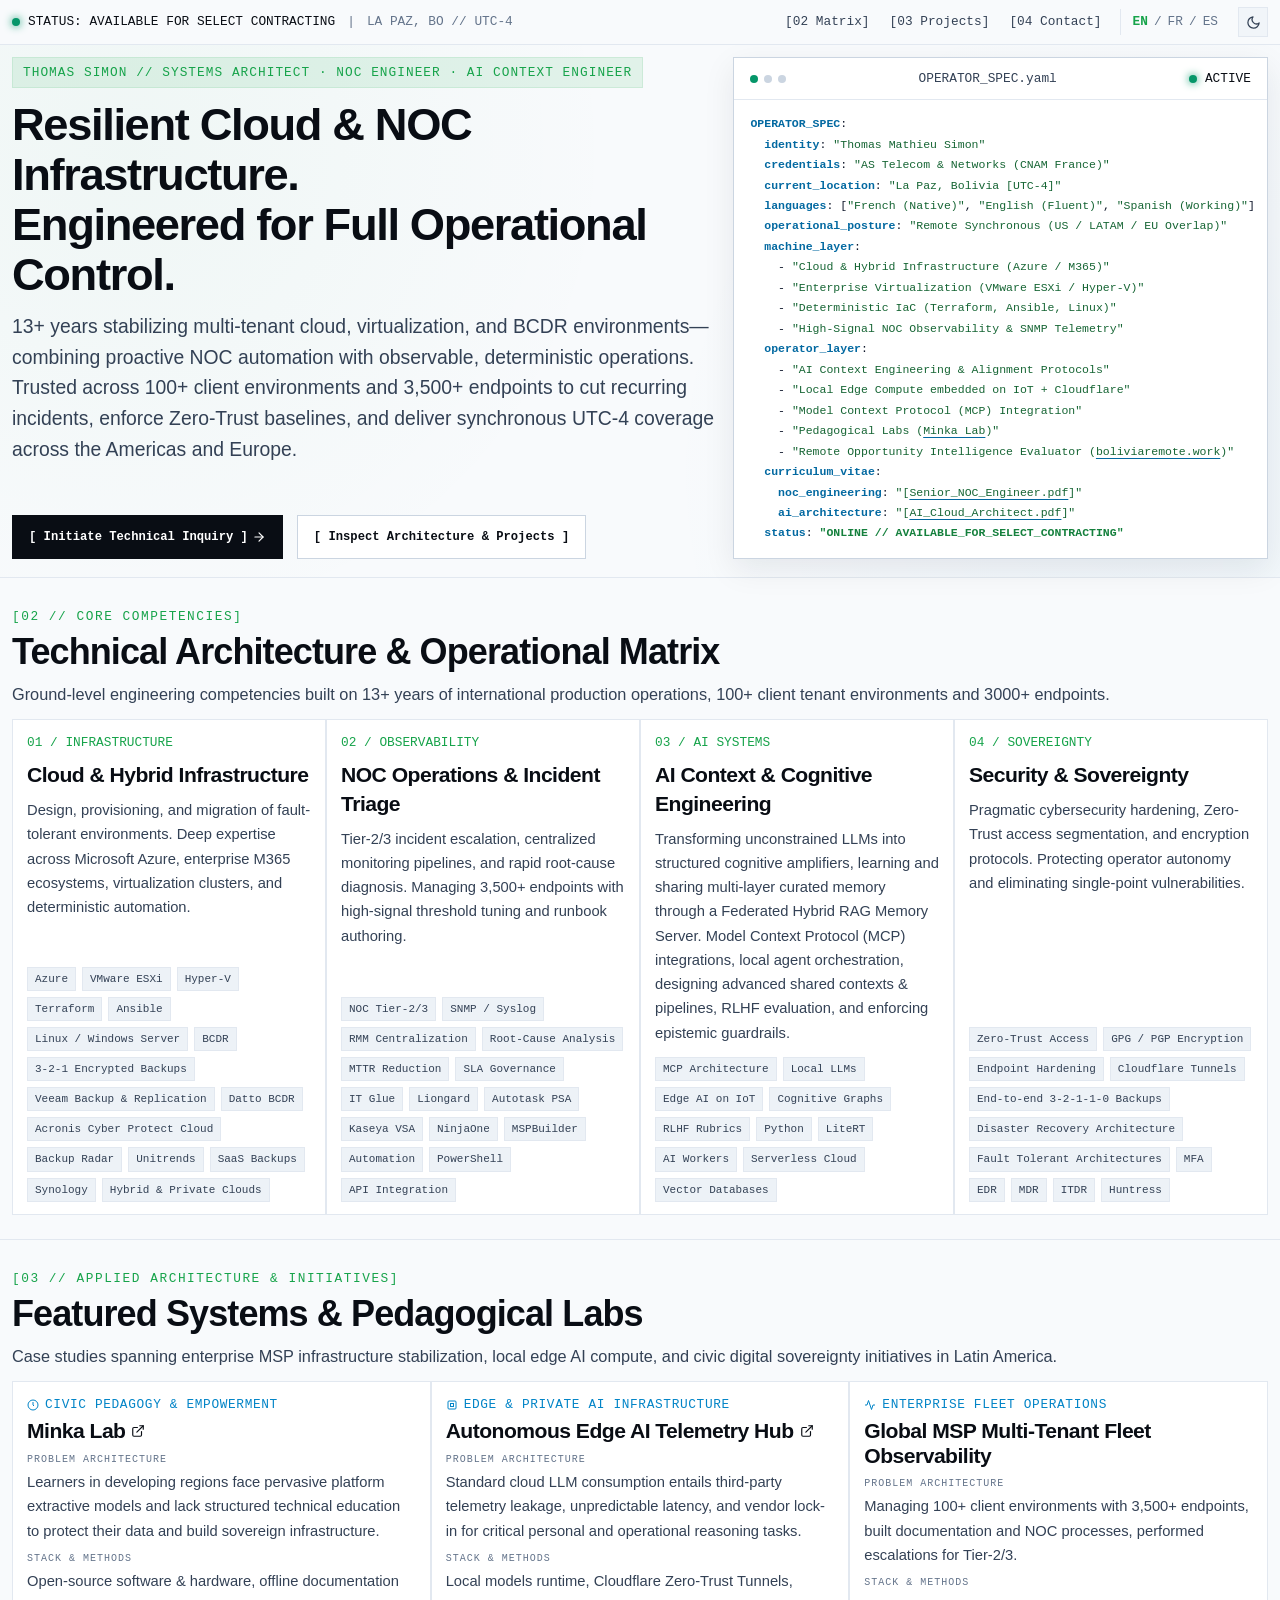
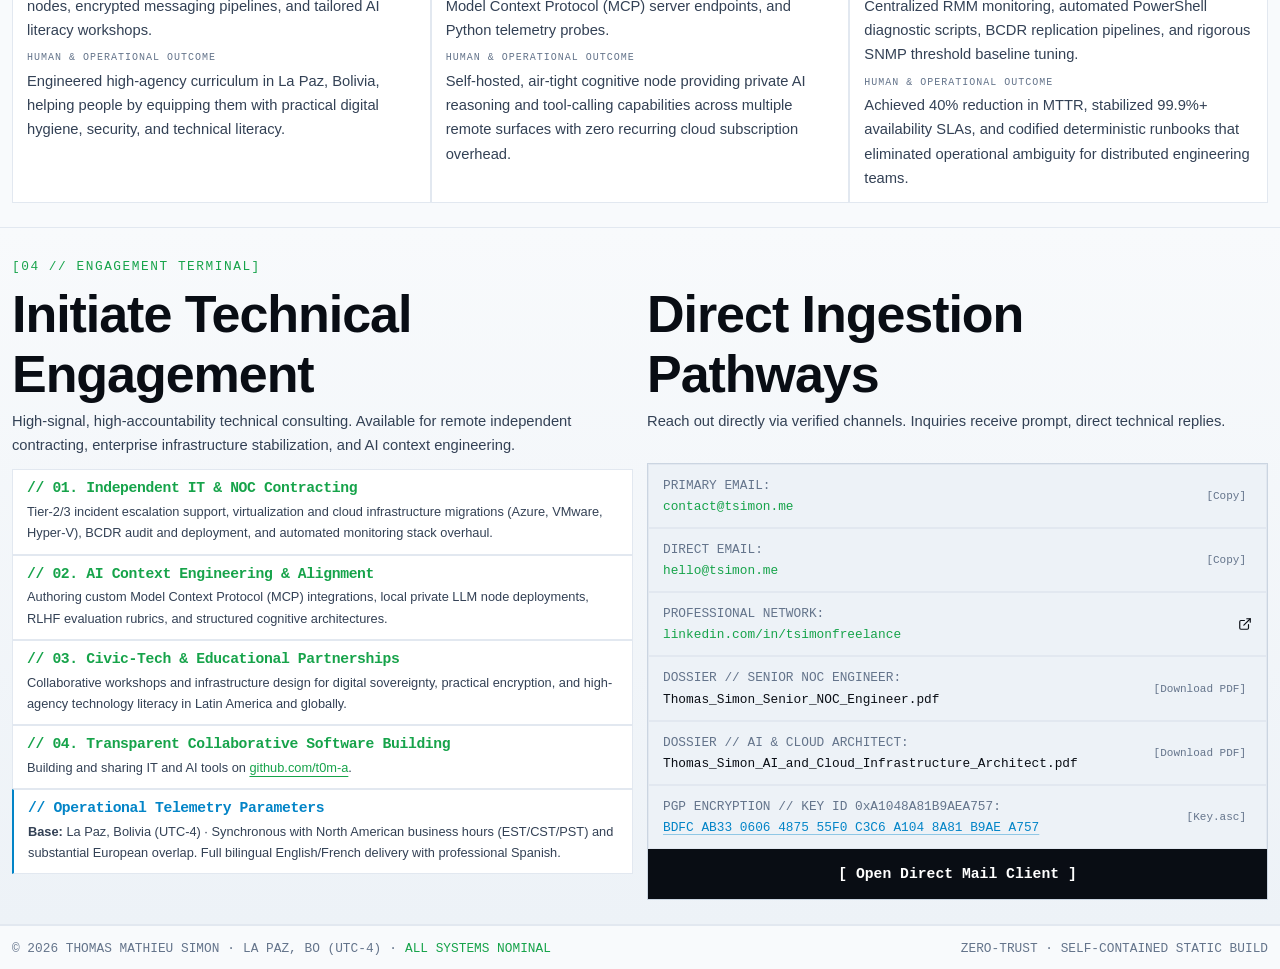
==== commit 2c9f268c: "Add automation, PowerShell, API, and security tags across EN/FR/ES" ====
--- a/index.html
+++ b/index.html
@@ -233,6 +233,9 @@
               <li class="tech-tag">Kaseya VSA</li>
               <li class="tech-tag">NinjaOne</li>
               <li class="tech-tag">MSPBuilder</li>
+              <li class="tech-tag">Automation</li>
+              <li class="tech-tag">PowerShell</li>
+              <li class="tech-tag">API Integration</li>
             </ul>
           </article>
 
@@ -272,6 +275,11 @@
               <li class="tech-tag">End-to-end 3-2-1-1-0 Backups</li>
               <li class="tech-tag">Disaster Recovery Architecture</li>
               <li class="tech-tag">Fault Tolerant Architectures</li>
+              <li class="tech-tag">MFA</li>
+              <li class="tech-tag">EDR</li>
+              <li class="tech-tag">MDR</li>
+              <li class="tech-tag">ITDR</li>
+              <li class="tech-tag">Huntress</li>
             </ul>
           </article>
         </div>
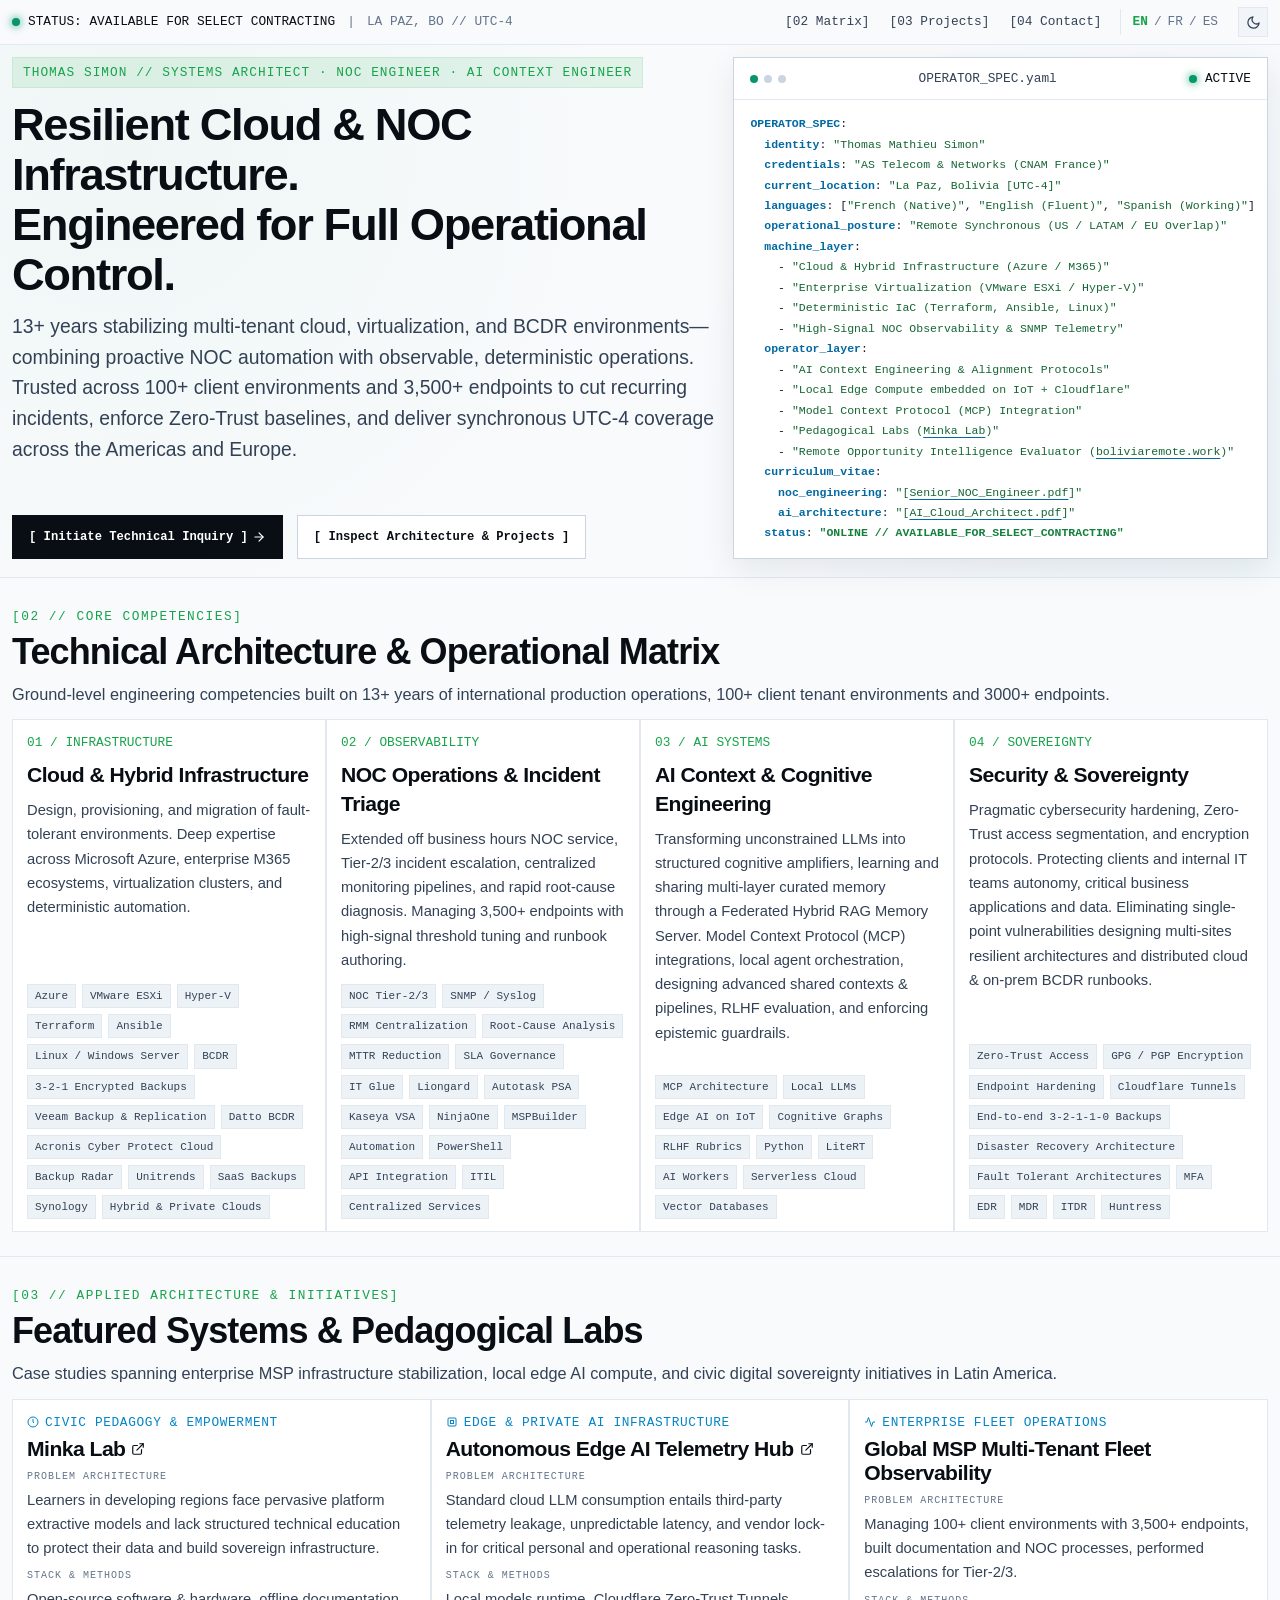
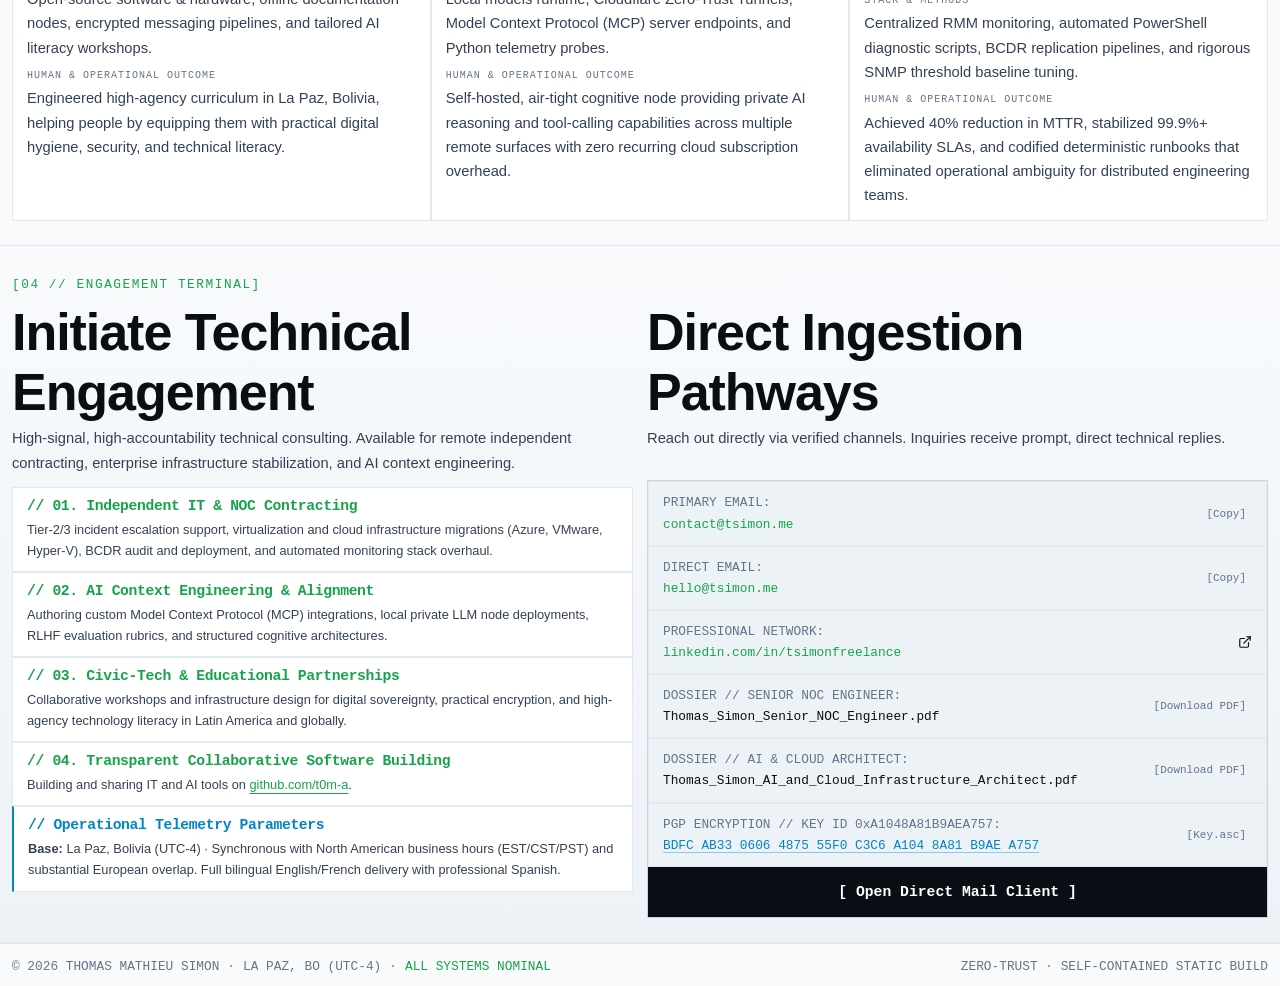
==== commit 8678b04e: "Update observability and sovereignty copy and add ITIL/Centralized Services tags across EN/FR/ES" ====
--- a/index.html
+++ b/index.html
@@ -218,7 +218,7 @@
             <span class="matrix-card-num">02 / OBSERVABILITY</span>
             <h3 class="matrix-card-title">NOC Operations &amp; Incident Triage</h3>
             <p class="matrix-card-desc">
-              Tier-2/3 incident escalation, centralized monitoring pipelines, and rapid root-cause diagnosis. Managing 3,500+ endpoints with high-signal threshold tuning and runbook authoring.
+              Extended off business hours NOC service, Tier-2/3 incident escalation, centralized monitoring pipelines, and rapid root-cause diagnosis. Managing 3,500+ endpoints with high-signal threshold tuning and runbook authoring.
             </p>
             <ul class="tech-tags" aria-label="Observability Technologies">
               <li class="tech-tag">NOC Tier-2/3</li>
@@ -236,6 +236,8 @@
               <li class="tech-tag">Automation</li>
               <li class="tech-tag">PowerShell</li>
               <li class="tech-tag">API Integration</li>
+              <li class="tech-tag">ITIL</li>
+              <li class="tech-tag">Centralized Services</li>
             </ul>
           </article>
 
@@ -265,7 +267,7 @@
             <span class="matrix-card-num">04 / SOVEREIGNTY</span>
             <h3 class="matrix-card-title">Security &amp; Sovereignty</h3>
             <p class="matrix-card-desc">
-              Pragmatic cybersecurity hardening, Zero-Trust access segmentation, and encryption protocols. Protecting operator autonomy and eliminating single-point vulnerabilities.
+              Pragmatic cybersecurity hardening, Zero-Trust access segmentation, and encryption protocols. Protecting clients and internal IT teams autonomy, critical business applications and data. Eliminating single-point vulnerabilities designing multi-sites resilient architectures and distributed cloud &amp; on-prem BCDR runbooks.
             </p>
             <ul class="tech-tags" aria-label="Security and Sovereignty Technologies">
               <li class="tech-tag">Zero-Trust Access</li>
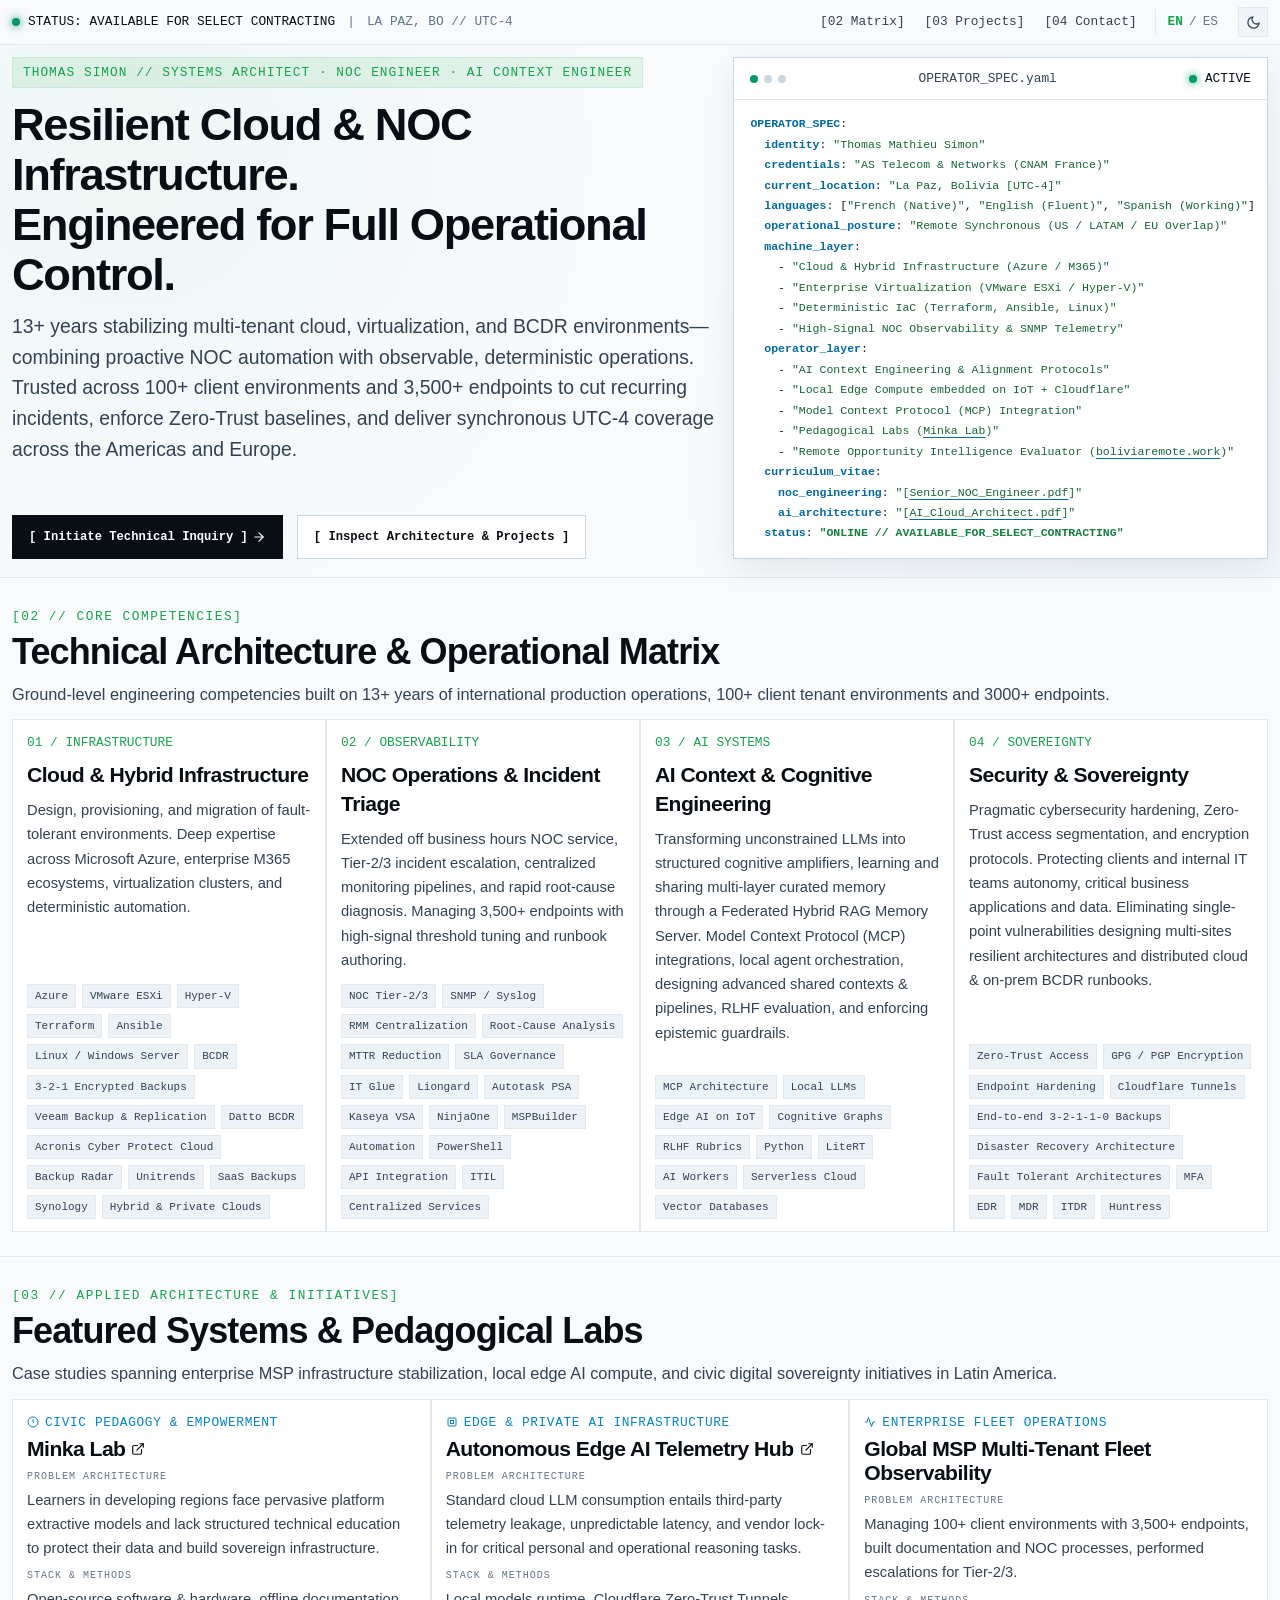
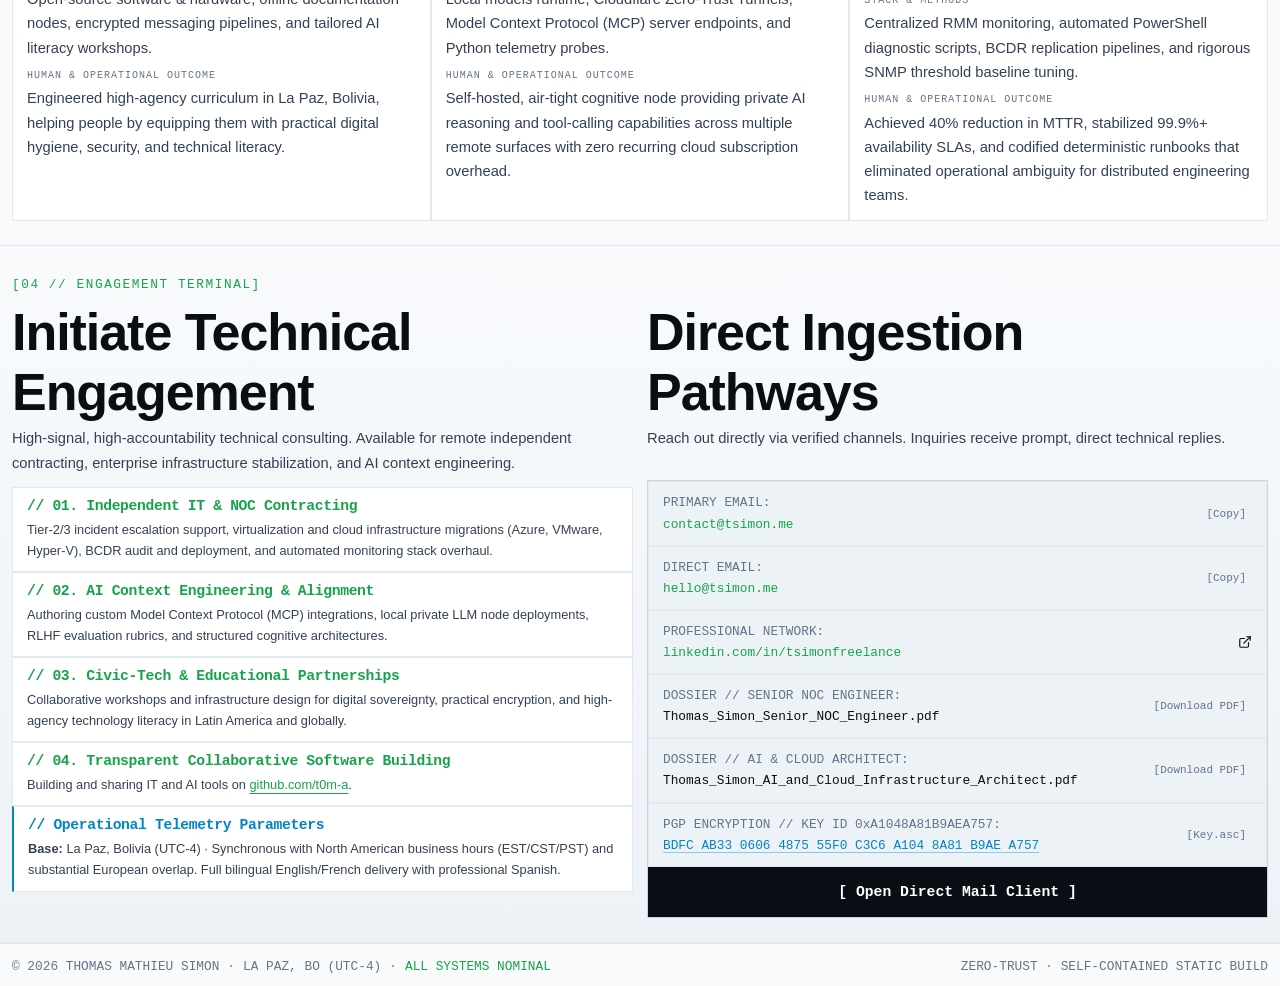
==== commit 91e6241a: "Remove FR link from top navigation bar while keeping fr.html" ====
--- a/index.html
+++ b/index.html
@@ -78,7 +78,6 @@
 
           <div class="lang-indicator" title="Switch Language">
             <a href="index.html" class="active" aria-label="English">EN</a> /
-            <a href="fr.html" aria-label="Français">FR</a> /
             <a href="es.html" aria-label="Español">ES</a>
           </div>
 
